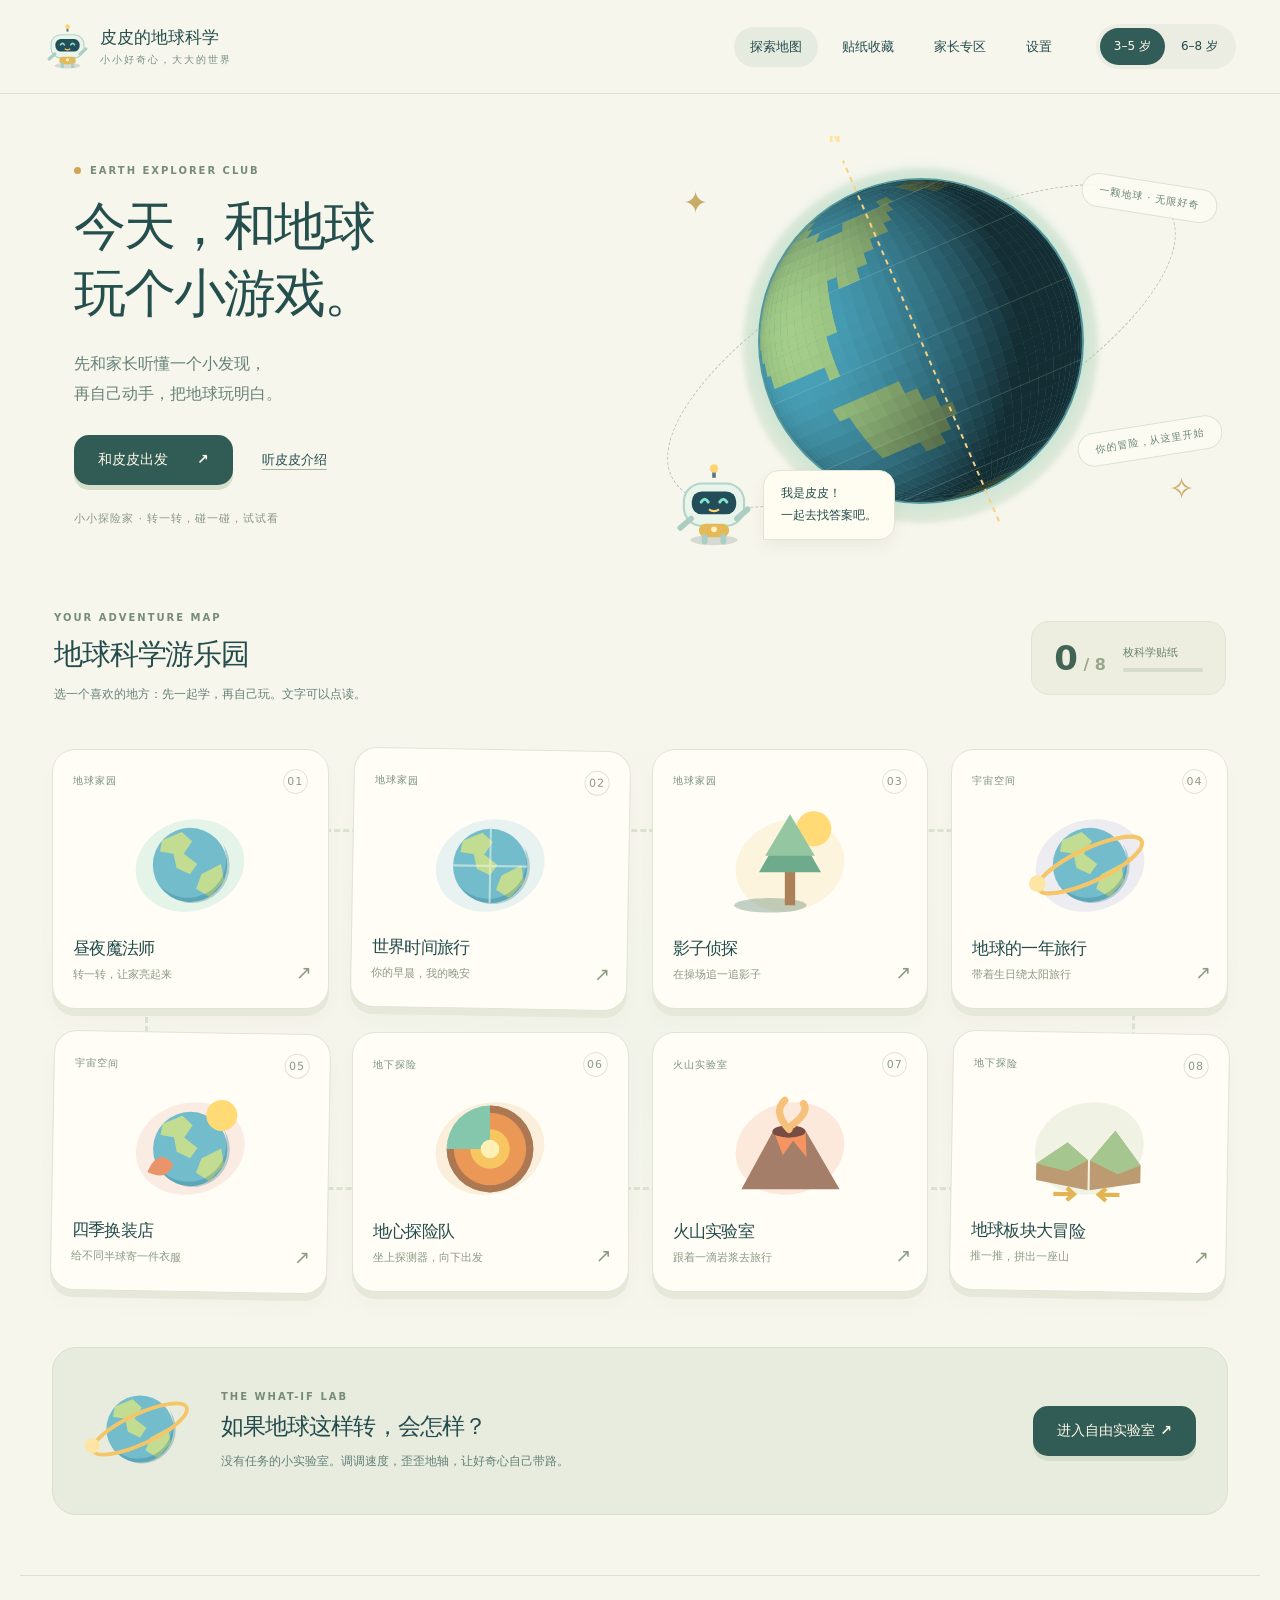
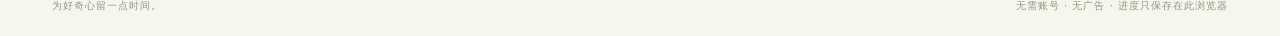
==== classic.html @ f9350cd7 "Publish tested Pipi Earth game and accessible review page" ====
<!doctype html>
<html lang="zh-CN"><head><meta charset="UTF-8"><meta name="viewport" content="width=device-width, initial-scale=1.0"><meta name="theme-color" content="#153b49"><link rel="icon" href="./favicon.svg" type="image/svg+xml"><meta name="description" content="和皮皮一起动手探索昼夜、四季与地球内部。无需账号的家庭科学游乐园。"><title>皮皮的地球科学大冒险</title>  <script type="module" crossorigin src="./assets/classic-DsHgTean.js"></script>
  <link rel="modulepreload" crossorigin href="./assets/art-YQskawe4.js">
  <link rel="stylesheet" crossorigin href="./assets/classic-Dc36RC7P.css">
</head><body><div id="app"></div></body></html>
---- assets/classic-Dc36RC7P.css ----
:root{font-family:PingFang SC,Microsoft YaHei,system-ui,sans-serif;color:#244c4c;background:#f7f6ed;font-synthesis:none;font-weight:450;--ink:#244c4c;--mint:#dce9db;--gold:#edc56d;--line:#dce1d4}*{box-sizing:border-box}body{margin:0}button,input{font:inherit}button{cursor:pointer;color:inherit}button,a,input{-webkit-tap-highlight-color:transparent}button{border:0}button:focus-visible,a:focus-visible,input:focus-visible,summary:focus-visible{outline:3px solid #bc7a35;outline-offset:4px}button:disabled{cursor:default;opacity:.6}button{transition:transform .18s,background .18s}button:active{transform:scale(.97)}a{color:#316b70}header{max-width:1360px;padding:23px 44px;margin:auto;display:flex;align-items:center;gap:28px;border-bottom:1px solid var(--line)}.brand{display:flex;align-items:center;gap:9px;background:none;text-align:left;font-size:17px;font-weight:750;white-space:nowrap;padding:0}.brand>span>span{display:block;font-size:10px;letter-spacing:2px;color:#789087;margin-top:4px}nav{display:flex;gap:8px;margin-left:auto}.nav{padding:11px 16px;border-radius:30px;background:transparent;font-size:13px}.nav:hover,.nav.active{background:#e6ebdf}.age-switch{display:flex;background:#ebece2;padding:4px;border-radius:28px;gap:2px}.age-switch button{font-size:12px;padding:10px 14px;border-radius:24px;background:none;white-space:nowrap}.age-switch .selected{background:#315c57;color:#fff9e7}main{max-width:1272px;margin:auto;padding:0 32px}h1,h2,h3,h4,p{margin-top:0}h1,h2,h3{font-weight:750;letter-spacing:-.04em}h1{font-size:52px;line-height:1.3}h2{font-size:29px;line-height:1.4;margin-bottom:8px}h3{font-size:19px;margin-bottom:8px}p{line-height:1.85;font-size:14px;color:#658078}.eyebrow{font-size:10px;letter-spacing:2px;font-weight:700;color:#768c79;display:flex;align-items:center;gap:9px;margin-bottom:17px}.dot{width:7px;height:7px;border-radius:50%;background:#d2a354}.hero{min-height:488px;display:grid;grid-template-columns:.95fr 1.05fr;align-items:center;gap:24px;padding:35px 26px 20px}.hero-copy{padding-left:12px}.hero h1{margin-bottom:21px;color:#244f4c}.hero p{font-size:16px;line-height:1.9}.hero-actions{display:flex;gap:17px;align-items:center;margin-top:26px}.primary{background:#315c55;color:#fff9e8;padding:16px 24px;border-radius:15px;font-size:14px;font-weight:650;box-shadow:0 5px #d6dfcc;min-height:48px}.primary:hover{background:#244d47}.primary span{margin-left:24px}.quiet{padding:13px 12px;background:transparent;font-size:13px;text-decoration:underline;text-decoration-color:#a5b2a0;text-underline-offset:5px;min-height:46px}.mode-label{font-size:11px;letter-spacing:1px;color:#8a9886;margin-top:26px}.hero-art{position:relative;align-self:stretch;display:flex;align-items:center;justify-content:center;min-width:0}.hero-art:before{content:"";position:absolute;width:355px;height:355px;background:#e2e9d9;border-radius:50%;filter:blur(2px)}#hero-earth{position:relative;max-width:100%;width:480px;height:auto}.orbit-ring{position:absolute;width:95%;height:210px;border:1px dashed #b6c4ab;border-radius:50%;transform:rotate(-28deg)}.floating{position:absolute}.hello{display:flex;align-items:center;bottom:14px;left:8%;gap:6px}.hello span{background:#fffdf1;border:1px solid #e2e5d6;box-shadow:0 7px 15px #284a4210;border-radius:16px 16px 16px 0;padding:12px 17px;font-size:12px;line-height:1.8}.float-label{position:absolute;background:#fdfcf2e6;border:1px solid #dce3d3;border-radius:30px;padding:9px 17px;font-size:10px;letter-spacing:1px;color:#6b8477}.label-one{top:12%;right:0;transform:rotate(9deg)}.label-two{bottom:24%;right:-5px;transform:rotate(-9deg)}.tiny-star{position:absolute;font-style:normal;color:#c8ab66;font-size:30px}.s1{left:10%;top:13%}.s2{right:4%;bottom:13%}.map-section{padding:30px 0 60px}.section-heading{display:flex;align-items:center;justify-content:space-between;gap:20px;margin:0 18px 24px}.section-heading .eyebrow{margin-bottom:11px}.section-heading p{font-size:12px;margin-bottom:0}.passport{background:#edeedf;border:1px solid #e2e4d3;border-radius:18px;padding:16px 22px;display:flex;align-items:center;gap:17px}.passport>span{font-size:34px;font-weight:700;color:#436455}.passport small{font-size:16px;color:#9aa68c}.passport>div{font-size:11px;color:#6b826e}progress{appearance:none;width:80px;height:4px;display:block;margin-top:8px;border:none;background:#d6dccb;border-radius:9px}progress::-webkit-progress-bar{background:#d6dccb;border-radius:9px}progress::-webkit-progress-value{background:#b99d5f;border-radius:9px}.explore-map{position:relative;display:grid;grid-template-columns:repeat(4,1fr);gap:23px;padding:20px 16px 28px;background:radial-gradient(ellipse at 50% 55%,#e5ece050,transparent 75%)}.map-trail{position:absolute;inset:100px 9% 130px;border:3px dashed #cbd7be;border-radius:90px;opacity:.6}.island{position:relative;border:1px solid #e0e5d7;border-radius:23px;background:#fffdf5;padding:19px 20px 23px;text-align:left;box-shadow:0 7px #e6e9da,0 13px 20px #45655406;overflow:hidden;min-width:0}.island:hover{transform:translateY(-5px);box-shadow:0 10px #dce4d0}.island:nth-child(3n){transform:rotate(1deg)}.island:nth-child(3n):hover{transform:rotate(0) translateY(-5px)}.island-top{display:flex;justify-content:space-between;align-items:center;font-size:10px;letter-spacing:1px;color:#78907d}.island-no{font-size:11px;border:1px solid #dbe2d3;border-radius:50%;width:25px;height:25px;display:grid;place-items:center;color:#8b9b84}.island-illustration{height:125px;margin:9px 0;display:grid;place-items:center;position:relative}.island-illustration:before{content:"";position:absolute;width:110px;height:91px;border-radius:50%;background:var(--island);opacity:.2;transform:rotate(-16deg)}.island svg{position:relative;width:124px;height:124px}.island h3{font-size:17px;margin-bottom:5px}.island p{font-size:11px;margin:0;color:#8b9985}.island-arrow{position:absolute;right:16px;bottom:25px;font-size:19px;color:#8a9d83}.lab-banner{margin:27px 16px 0;display:flex;align-items:center;gap:25px;background:#e7ecdf;border:1px solid #d8e1cd;border-radius:24px;padding:25px 31px}.lab-orbit{width:112px;flex-shrink:0}.lab-banner .eyebrow{margin-bottom:8px}.lab-banner h2{font-size:23px}.lab-banner p{font-size:12px;margin-bottom:0}.lab-banner .primary{margin-left:auto;white-space:nowrap}.lab-orbit svg{width:100%}footer{max-width:1240px;margin:auto;padding:23px 32px;border-top:1px solid var(--line);display:flex;justify-content:space-between;gap:20px;font-size:10px;letter-spacing:1px;color:#8b9985}.lesson-heading{padding:26px 0 23px;display:flex;justify-content:space-between;align-items:center}.back{padding:10px 0;background:none;color:#6e8a7b;font-size:12px;margin-bottom:17px}.lesson-heading .eyebrow{margin-bottom:8px}.lesson-heading h1{font-size:34px;margin-bottom:0}.lesson-badge{font-size:12px;padding:12px 18px;border-radius:30px;background:#e7ebda;color:#77906c}.game-layout{display:grid;grid-template-columns:minmax(0,1.8fr) minmax(270px,1fr);gap:27px;margin-bottom:45px;align-items:start}.experiment{min-width:0;background:#fffdf5;border:1px solid var(--line);border-radius:25px;overflow:hidden;box-shadow:0 7px #e7eada}.stage{position:relative;background:#183b4b}.stage canvas{width:100%;height:auto;display:block;aspect-ratio:720/470;touch-action:none}.stage-tag{position:absolute;top:14px;left:17px;padding:7px 12px;background:#254f5a;color:#d6e6d7;border:1px solid #6d96935c;border-radius:22px;font-size:10px}.stage-reset{position:absolute;top:12px;right:14px;padding:9px 13px;background:#f5f0dce6;border-radius:20px;font-size:11px;min-height:36px}.controls{padding:22px 25px}.control-row{display:flex;gap:9px;flex-wrap:wrap;margin-bottom:12px}.control{border:1px solid #d7e1cf;background:#f4f5e9;padding:12px 15px;border-radius:13px;font-size:13px;min-height:47px}.control:hover,.control.selected{background:#dce8d6;border-color:#8ca584}.range-control{display:block;margin:14px 0 22px}.range-control>span{display:flex;justify-content:space-between;font-size:12px;font-weight:600;margin-bottom:10px}.range-control output{color:#7b8b65;font-variant-numeric:tabular-nums}input[type=range]{width:100%;height:30px;accent-color:#517968;cursor:pointer;touch-action:pan-y}input[type=range]::-webkit-slider-thumb{min-width:24px;min-height:24px}.hint{font-size:11px;color:#8b9986;margin:12px 0 0;line-height:1.8}.readout{padding:12px 15px;background:#eef0e3;border-radius:13px;font-size:12px;line-height:1.8;min-height:43px}.mission-panel{border-radius:24px;border:1px solid var(--line);background:#fffdf4;padding:19px 21px;min-width:0}.pipi-message{display:flex;align-items:center;gap:8px;margin-bottom:18px;padding-bottom:17px;border-bottom:1px dashed #d7decb}.pipi-message>svg{width:70px;flex-shrink:0}.pipi-message p{font-size:13px;line-height:1.8;margin:0;color:#476b5b}.speak{background:#ececda;border-radius:50%;width:39px;height:39px;font-size:12px;flex-shrink:0}.step-label{font-size:10px;letter-spacing:1.5px;color:#a68e58;font-weight:700;margin-bottom:12px}.prediction p{font-size:11px;margin-bottom:9px}.guess{display:block;width:100%;text-align:left;font-size:12px;border-radius:12px;padding:13px 16px;border:1px solid #dddcc4;background:#f7f3df;margin-bottom:8px;min-height:46px}.guess:hover{background:#eee5bf}.answered .guess{background:#eef0e1}.answered #guess-result{font-size:12px;line-height:1.8;color:#5c8067;padding:6px 0 10px}.task-list{margin-top:23px}.task{display:flex;gap:12px;align-items:center;margin:13px 0}.task-check{display:grid;place-items:center;background:#eeeede;border:1px solid #dadfc9;border-radius:50%;height:25px;width:25px;flex-shrink:0;font-size:10px;color:#9b9e81}.task p{font-size:12px;margin:0;line-height:1.7;color:#76846a}.task.done .task-check{background:#71917a;border-color:#71917a;color:#fff}.task.done p{color:#3c7658}.feedback{background:#f3edda;border-radius:13px;padding:14px;font-size:12px;line-height:1.8;color:#9c8352;margin:20px 0 14px}.science-note{font-size:12px;border-top:1px dashed #d9dfcd;padding-top:15px}.science-note summary{cursor:pointer;color:#74846d}.science-note p{font-size:12px;margin-top:10px}.science-note h4{margin-bottom:0}.city-grid{display:grid;grid-template-columns:repeat(4,1fr);gap:8px}.city{background:#eff1e4;border:1px solid #d9dfcd;padding:10px 5px;border-radius:14px;min-height:65px}.city.selected{background:#dce8d5;border-color:#8aa57e}.city strong{font-size:12px}.city span{display:block;font-size:10px;color:#7a8c71;margin-top:7px}.layer-buttons{display:grid;grid-template-columns:repeat(4,1fr);gap:6px;margin:15px 0}.layer-buttons button{padding:12px 4px;font-size:12px}.layer-buttons span{display:inline-block;width:9px;height:9px;border-radius:50%;margin-right:5px}.wide{width:100%}.puzzle{margin-top:19px;padding-top:15px;border-top:1px dashed #d8ddc8}.puzzle strong{font-size:12px}.puzzle-slots{display:flex;gap:6px;align-items:center;margin:12px 0}.puzzle-slots span{flex:1;text-align:center;padding:13px 2px;border:1px dashed #c6d2b9;background:#f5f5e9;border-radius:11px;font-size:12px;min-height:43px}.puzzle-slots i{font-size:12px;font-style:normal;color:#a9b49b}.puzzle-slots .filled{background:#dfebd7;border-style:solid;color:#5d795b}.wardrobe{display:flex;gap:12px;margin:15px 0}.outfit{flex:1;border:1px solid #dbe2cf;border-radius:14px;background:#f4f2e4;display:flex;align-items:center;justify-content:center;gap:12px;padding:7px}.outfit svg{width:68px;height:58px}.outfit span{font-size:13px}#reward{border:1px solid #dfd5a6;border-radius:18px;padding:16px;background:#f4edcf;text-align:center;margin:15px 0}#reward p{font-size:12px;color:#8d7d50}#reward h3{font-size:17px;color:#7a6c3a}#reward button{margin:5px;font-size:12px}.reward-sticker{width:90px;height:90px;background:#fff8dd;border:1px dashed #c7b578;border-radius:50%;margin:0 auto 12px;transform:rotate(-8deg)}.reward-sticker svg{width:100%;height:100%}.lab-notes h3{font-size:17px}.lab-notes p{font-size:13px}.page-intro{padding:55px 12px 30px}.page-intro h1{font-size:37px}.sticker-grid{display:grid;grid-template-columns:repeat(4,1fr);gap:22px;margin:0 12px 45px}.sticker{border:1px solid #e0e2ce;border-radius:22px;padding:23px 10px;background:#fffaf0}.sticker svg{width:120px}.sticker p{font-size:11px;margin:0}.sticker.locked svg{filter:grayscale(1);opacity:.28}.sticker.earned{background:#f6edce;border-color:#d8c997}.encyclopedia{margin:20px 12px 50px}.encyclopedia details{padding:17px 20px;border-bottom:1px solid var(--line)}summary{cursor:pointer}.encyclopedia p{margin-top:13px}.parent-callout{background:#eaf0df;border-radius:19px;padding:23px;margin-top:26px}.parent-callout strong{font-size:14px}.parent-callout p{font-size:13px;margin:10px 0 0}.parent-cards{display:grid;grid-template-columns:1fr 1fr;gap:23px;margin:0 12px 40px}.parent-cards article{background:#fffcf1;border:1px solid var(--line);border-radius:23px;padding:27px}.parent-cards h2{font-size:23px;margin-bottom:23px}.parent-cards h4{font-size:12px;color:#a18b58;margin:15px 0 5px}.parent-cards p{font-size:13px}.source-note{padding:24px;margin-bottom:40px;border-radius:20px;background:#eceee2}.source-note p,.source-note a{font-size:12px}#notice{position:fixed;bottom:20px;left:50%;transform:translate(-50%);max-width:90vw;background:#294e47;color:#faf4dd;box-shadow:0 7px 20px #153d4b33;border-radius:15px;padding:15px 22px;z-index:20;font-size:13px;line-height:1.7;pointer-events:none}.modal-backdrop{position:fixed;inset:0;background:#16372d70;z-index:30;display:grid;place-items:center;padding:20px}.settings{width:440px;max-width:100%;background:#fffdf3;border:1px solid #d7dfcc;border-radius:25px;padding:30px;box-shadow:0 15px 90px #183c3830}.settings p{font-size:12px}.settings h2{font-size:25px}.settings button{margin:5px}.toggle{display:flex;align-items:center;gap:12px;font-size:14px;margin:25px 0 12px}.toggle input{width:22px;height:22px;accent-color:#497561}@media(min-width:1300px){.hero h1{font-size:58px}.hero{min-height:510px}}@media(max-width:1000px){header{padding:20px 25px;gap:12px}.brand{font-size:14px}.brand svg{width:40px}nav{gap:0}.nav{padding:10px 11px;font-size:11px}.age-switch button{padding:9px 10px}main{padding:0 23px}.hero{padding:30px 10px}.hero h1{font-size:45px}.hero-art:before{width:270px;height:270px}.label-two{right:0}.explore-map{gap:15px;padding-left:0;padding-right:0}.island{padding:16px 13px 21px}.island h3{font-size:15px}.island p{font-size:10px}.island-arrow{right:10px;font-size:15px}.lab-banner{margin-left:0;margin-right:0;padding:22px;gap:18px}.lab-banner h2{font-size:20px}.lab-orbit{width:80px}.game-layout{gap:18px;grid-template-columns:minmax(0,1.5fr) minmax(255px,1fr)}.controls{padding:18px}.mission-panel{padding:17px}.pipi-message>svg{width:55px}.control{padding:11px;font-size:12px}.city-grid{grid-template-columns:1fr 1fr}.sticker h3{font-size:16px}}@media(max-width:720px){header{padding:13px 17px;flex-wrap:wrap;gap:8px}.brand{font-size:14px;flex:1}.brand>span>span{font-size:9px;letter-spacing:1px}nav{order:3;width:100%;margin:3px 0 0;justify-content:space-between}.nav{font-size:12px;flex:1;padding:10px 6px}.age-switch button{font-size:10px;padding:9px 11px}main{padding:0 17px}.hero{min-height:0;padding:30px 5px 14px;gap:0;grid-template-columns:1fr}.hero-copy{padding-left:4px}.hero h1{font-size:42px;line-height:1.25;letter-spacing:-2px;margin-bottom:14px}.hero p{font-size:13px}.hero .eyebrow{font-size:9px;margin-bottom:14px}.hero-actions{margin-top:16px}.primary{padding:14px 19px;font-size:13px}.mode-label{font-size:10px;margin-top:20px}.hero-art{height:305px;margin-top:7px}.hero-art:before{width:250px;height:250px}#hero-earth{width:340px}.hello{left:0;bottom:0}.hello svg{width:65px}.hello span{font-size:10px;padding:9px 13px}.label-one{top:16%;right:0;font-size:8px}.label-two{font-size:8px;right:0;bottom:20%}.s1{left:5%}.s2{right:2%;bottom:5%}.orbit-ring{width:95%;height:150px}.map-section{padding-top:33px}.section-heading{margin:0 4px 15px;gap:10px}.section-heading h2{font-size:24px}.section-heading .eyebrow{font-size:8px;letter-spacing:1px}.section-heading p{font-size:10px}.passport{padding:10px 12px;gap:9px;flex-shrink:0}.passport>span{font-size:25px}.passport small{font-size:12px}.passport>div{font-size:9px}progress{width:48px}.explore-map{grid-template-columns:1fr 1fr;gap:17px 13px;padding-top:15px}.island{border-radius:19px;padding:13px 13px 20px}.island-top{font-size:9px;letter-spacing:0}.island-illustration{height:110px;margin:2px 0 7px}.island svg{width:108px;height:108px}.island h3{font-size:15px;margin-bottom:5px}.island p{font-size:9px}.island-arrow{right:11px;bottom:21px;font-size:13px}.lab-banner{display:grid;grid-template-columns:56px 1fr;padding:20px 17px;gap:12px}.lab-orbit{width:56px}.lab-banner h2{font-size:18px}.lab-banner .eyebrow{font-size:8px;letter-spacing:1px}.lab-banner p{font-size:11px}.lab-banner .primary{grid-column:1/-1;width:100%;text-align:center;margin-top:7px}.game-layout{grid-template-columns:1fr;gap:20px}.lesson-heading{padding-top:17px;align-items:flex-end}.lesson-heading h1{font-size:29px}.lesson-heading .eyebrow{font-size:9px}.lesson-badge{font-size:10px;padding:10px 13px}.back{margin-bottom:12px}.stage-tag{font-size:9px;padding:5px 9px;left:10px;top:9px}.stage-reset{top:7px;right:9px;font-size:10px;min-height:32px;padding:7px 10px}.controls{padding:17px}.control-row{gap:7px}.control{font-size:12px;padding:11px 12px}.range-control{margin:11px 0 17px}.range-control>span{font-size:12px}.city-grid{grid-template-columns:repeat(4,1fr)}.city strong{font-size:11px}.city span{font-size:9px}.mission-panel{padding:20px}.pipi-message>svg{width:70px}.pipi-message p,.guess,.task p{font-size:14px}.feedback{font-size:13px}.step-label{font-size:11px}.task{margin:16px 0}.science-note p{font-size:13px}.page-intro{padding:34px 4px 22px}.page-intro h1{font-size:29px}.page-intro p{font-size:13px}.sticker-grid{grid-template-columns:1fr 1fr;margin:0 0 30px;gap:14px}.sticker{padding:17px 7px}.sticker svg{width:98px}.sticker h3{font-size:14px}.parent-cards{grid-template-columns:1fr;margin:0 0 30px}.parent-cards article{padding:23px}.parent-callout{padding:20px}.parent-callout strong{font-size:13px}.source-note{padding:20px}.encyclopedia{margin:20px 0 35px}.encyclopedia h2{font-size:23px}footer{padding:22px 20px;display:block;line-height:2}footer span{display:block;font-size:9px}.settings{padding:24px}#notice{width:90vw;font-size:12px}}@media(prefers-reduced-motion:reduce){*{scroll-behavior:auto!important;transition:none!important}}.city-mini{margin-bottom:8px}.city-mini svg{display:block;width:100%;height:auto}.guess:before{content:"○";display:inline-block;margin-right:9px;color:#9d925a}.guess:first-of-type:before{content:"①"}.guess:nth-of-type(2):before{content:"②"}.journey-steps{display:flex;gap:15px;align-items:center;margin:0 0 22px;font-size:13px;color:#899783}.journey-steps span{padding:10px 16px;border-radius:24px;background:#eceee1}.journey-steps .current{background:#d9e7d6;color:#355b4c;font-weight:700}.journey-steps i{font-style:normal}.scene-question{width:100%;display:flex;align-items:center;gap:12px;padding:12px 20px;background:#e8eddf;text-align:left;font-size:14px}.scene-question b{margin-left:auto}.scene-question svg{flex-shrink:0}.knowledge-card{display:flex;align-items:center;gap:12px;text-align:left;border:1px solid #d9dfca;background:#f8f5e7;border-radius:18px;padding:16px 13px;margin:13px 0;width:100%}.knowledge-card.selected{background:#e4eddc;border-color:#8fad87}.knowledge-card>span:nth-child(2){flex:1}.knowledge-card strong{display:block;font-size:16px;margin-bottom:8px}.knowledge-card span span{display:block;font-size:13px;line-height:1.8;color:#6d806b}.knowledge-number{width:30px;height:30px;display:grid;place-items:center;border-radius:50%;background:#d4dfc4;flex-shrink:0}.knowledge-card b{font-size:13px;color:#6c896d}.lesson-intro h2{font-size:23px}.lesson-intro>p{font-size:12px}.parent-prompt{padding:14px;background:#f1e8cc;border-radius:13px}.daily-ribbon{display:grid;grid-template-columns:repeat(4,1fr);gap:8px;margin-bottom:17px}.routine-button{padding:8px;background:#f0f1e3;border:1px solid #dce2d1;border-radius:15px;display:flex;align-items:center;gap:6px;justify-content:center;font-size:12px}.routine-button svg{width:33px;height:33px;color:#72917d}.routine-button.selected{background:#e8dcae;border-color:#c9b36a}.day-help{padding:17px;background:#eaf0df;border-radius:17px;display:flex;align-items:center;gap:15px;margin:10px 0}.day-help>div{flex:1}.day-help strong{font-size:16px}.day-help p{font-size:11px;line-height:1.7;margin:6px 0 0}.day-help button{display:flex;align-items:center;gap:8px;padding:10px 15px;white-space:nowrap}.day-help button svg{width:35px;height:35px}.task-read{background:none;text-align:left;padding:7px 0;font-size:13px;line-height:1.7;min-height:44px}.task.done .task-read{color:#3f7b58}.task-read b{font-size:11px;white-space:nowrap}.guess{display:flex;gap:11px;align-items:center}.guess:before{display:none!important}.guess b{margin-left:auto;font-size:13px}.option-number{background:#e8dfbe;border-radius:50%;width:27px;height:27px;display:grid;place-items:center;flex-shrink:0}.choice-backdrop{position:fixed;inset:0;background:#193c3a70;z-index:50;display:grid;place-items:center;padding:20px}.choice-dialog{width:460px;max-width:100%;background:#fff9e8;border:1px solid #ddd5b6;border-radius:27px;padding:30px;text-align:center;box-shadow:0 20px 80px #12373445}.choice-dialog .eyebrow{justify-content:center}.choice-dialog h2{font-size:26px}.choice-dialog p{font-size:13px}.choice-dialog>div:last-child{display:flex;gap:10px;justify-content:center;flex-wrap:wrap}.choice-dialog .primary{font-size:17px}.choice-dialog .quiet{width:100%}.choice-dialog .control{font-size:15px}.pipi-message [data-read],[data-read]{cursor:pointer}.pipi-message [data-read]:hover,[data-read]:hover{color:#2f7968}#audio-status{position:fixed;bottom:12px;left:50%;transform:translate(-50%);background:#244d46ed;color:#fff4d5;max-width:650px;width:90vw;border-radius:13px;padding:12px 17px;font-size:12px;line-height:1.7;z-index:60;pointer-events:none;max-height:100px;overflow:hidden}@media(max-width:720px){.journey-steps{gap:6px;font-size:10px}.journey-steps span{padding:9px 8px}.journey-steps i{font-size:10px}.learning-layout .mission-panel{order:-1}.lesson-intro h2{font-size:22px}.knowledge-card{padding:14px 11px}.knowledge-card strong{font-size:17px}.knowledge-card span span{font-size:14px}.scene-question{font-size:13px;padding:9px 12px}.daily-ribbon{gap:7px}.routine-button{flex-direction:column;gap:2px;font-size:12px}.routine-button svg{width:36px;height:36px}.day-help{padding:13px;gap:8px}.day-help>div{min-width:0}.day-help strong{font-size:14px}.day-help button{flex-direction:column;padding:10px 12px;gap:0;font-size:12px}.day-help p{font-size:10px}.task-read{font-size:14px}.choice-dialog{padding:24px 18px}.choice-dialog h2{font-size:24px}.guess{font-size:14px}}#audio-status{max-height:66px;overflow:hidden}.task-read:focus-visible{outline-offset:2px}
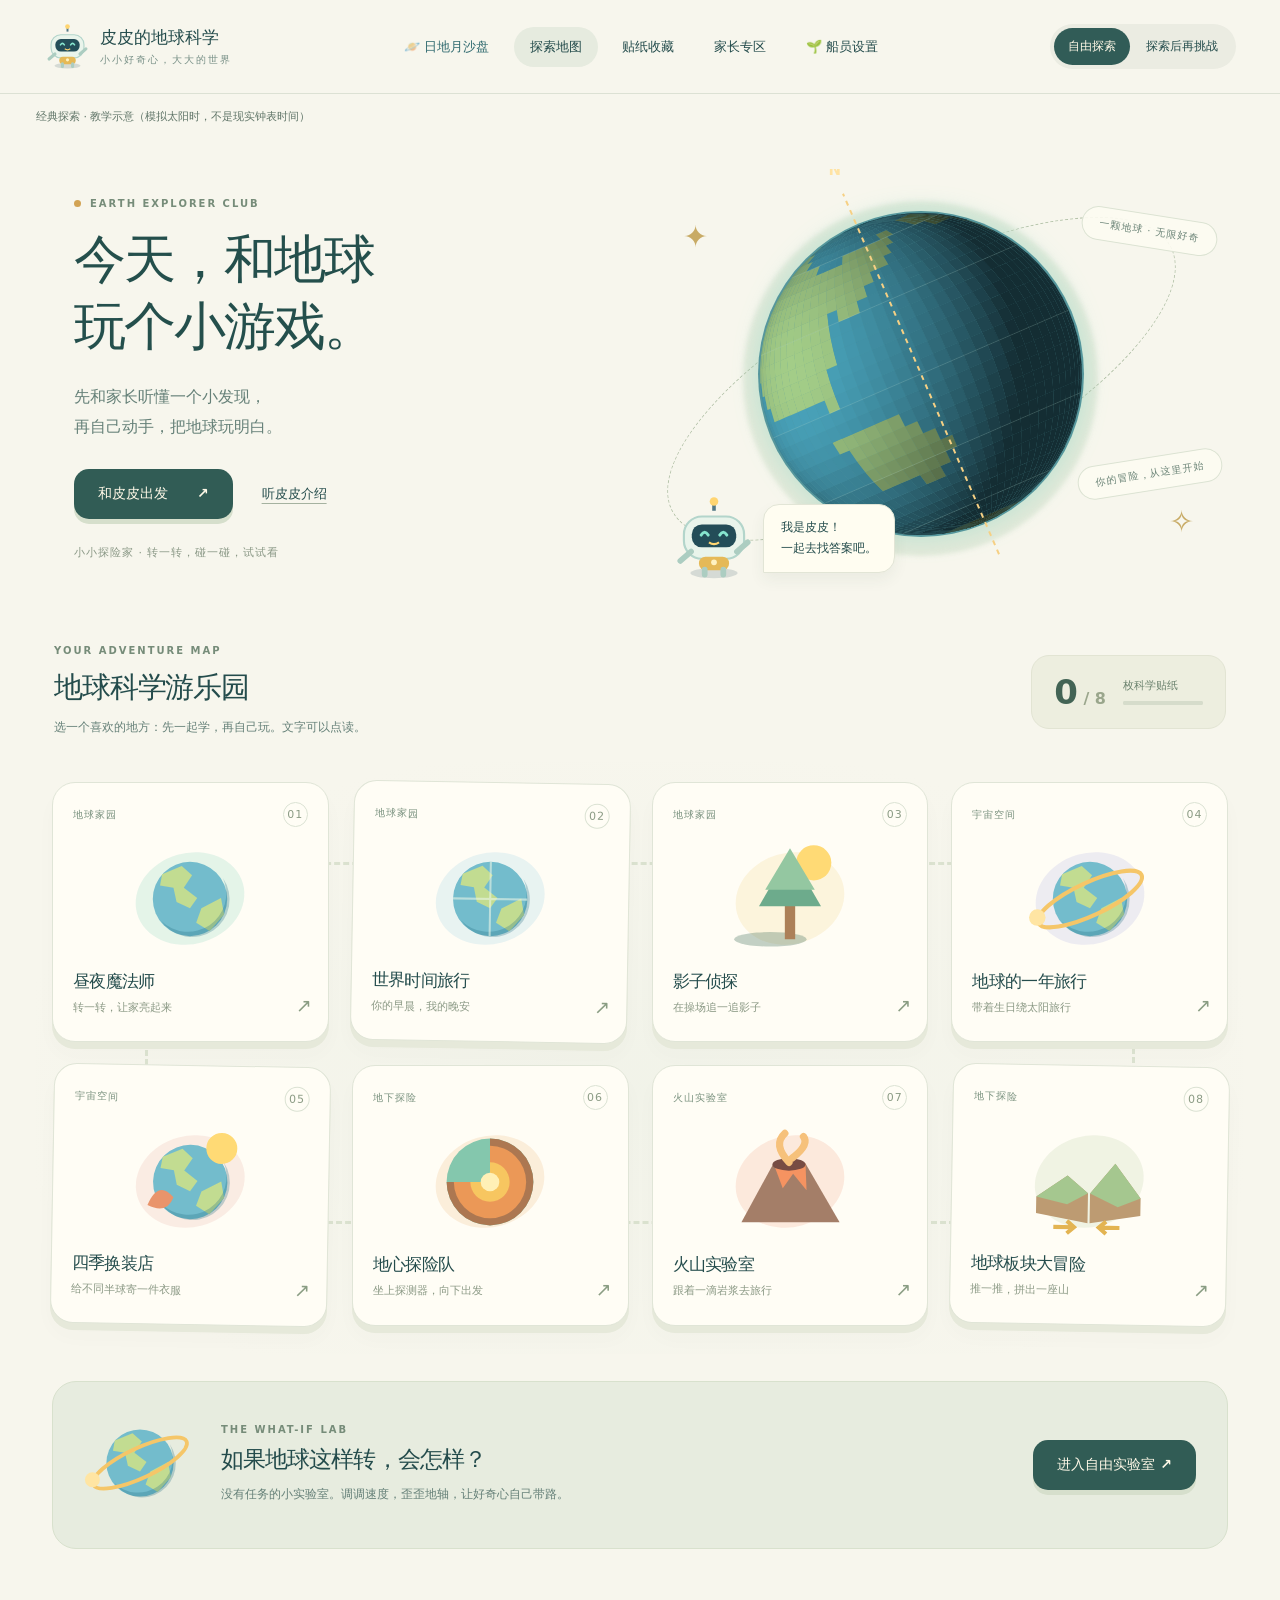
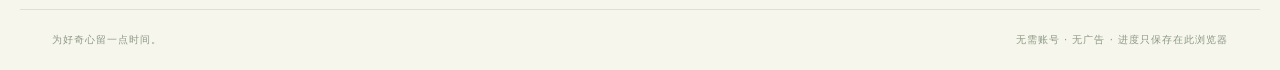
==== commit 39ad5359: "Unify child profiles and add mobile causal views and interactive shadow play" ====
--- a/classic.html
+++ b/classic.html
@@ -1,5 +1,5 @@
 <!doctype html>
-<html lang="zh-CN"><head><meta charset="UTF-8"><meta name="viewport" content="width=device-width, initial-scale=1.0"><meta name="theme-color" content="#153b49"><link rel="icon" href="./favicon.svg" type="image/svg+xml"><meta name="description" content="和皮皮一起动手探索昼夜、四季与地球内部。无需账号的家庭科学游乐园。"><title>皮皮的地球科学大冒险</title>  <script type="module" crossorigin src="./assets/classic-DsHgTean.js"></script>
-  <link rel="modulepreload" crossorigin href="./assets/art-YQskawe4.js">
-  <link rel="stylesheet" crossorigin href="./assets/classic-Dc36RC7P.css">
+<html lang="zh-CN"><head><meta charset="UTF-8"><meta name="viewport" content="width=device-width, initial-scale=1.0"><meta name="theme-color" content="#153b49"><link rel="icon" href="./favicon.svg" type="image/svg+xml"><meta name="description" content="和皮皮一起动手探索昼夜、四季与地球内部。无需账号的家庭科学游乐园。"><title>皮皮的地球科学大冒险</title>  <script type="module" crossorigin src="./assets/classic-C-VQ4rZy.js"></script>
+  <link rel="modulepreload" crossorigin href="./assets/profiles-DdH51Fh5.js">
+  <link rel="stylesheet" crossorigin href="./assets/classic-CZMfPZ6c.css">
 </head><body><div id="app"></div></body></html>
--- a/assets/classic-CZMfPZ6c.css
+++ b/assets/classic-CZMfPZ6c.css
@@ -0,0 +1 @@
+:root{font-family:PingFang SC,Microsoft YaHei,system-ui,sans-serif;color:#244c4c;background:#f7f6ed;font-synthesis:none;font-weight:450;--ink:#244c4c;--mint:#dce9db;--gold:#edc56d;--line:#dce1d4}*{box-sizing:border-box}body{margin:0}button,input{font:inherit}button{cursor:pointer;color:inherit}button,a,input{-webkit-tap-highlight-color:transparent}button{border:0}button:focus-visible,a:focus-visible,input:focus-visible,summary:focus-visible{outline:3px solid #bc7a35;outline-offset:4px}button:disabled{cursor:default;opacity:.6}button{transition:transform .18s,background .18s}button:active{transform:scale(.97)}a{color:#316b70}header{max-width:1360px;padding:23px 44px;margin:auto;display:flex;align-items:center;gap:28px;border-bottom:1px solid var(--line)}.brand{display:flex;align-items:center;gap:9px;background:none;text-align:left;font-size:17px;font-weight:750;white-space:nowrap;padding:0}.brand>span>span{display:block;font-size:10px;letter-spacing:2px;color:#789087;margin-top:4px}nav{display:flex;gap:8px;margin-left:auto}.nav{padding:11px 16px;border-radius:30px;background:transparent;font-size:13px}.nav:hover,.nav.active{background:#e6ebdf}.age-switch{display:flex;background:#ebece2;padding:4px;border-radius:28px;gap:2px}.age-switch button{font-size:12px;padding:10px 14px;border-radius:24px;background:none;white-space:nowrap}.age-switch .selected{background:#315c57;color:#fff9e7}main{max-width:1272px;margin:auto;padding:0 32px}h1,h2,h3,h4,p{margin-top:0}h1,h2,h3{font-weight:750;letter-spacing:-.04em}h1{font-size:52px;line-height:1.3}h2{font-size:29px;line-height:1.4;margin-bottom:8px}h3{font-size:19px;margin-bottom:8px}p{line-height:1.85;font-size:14px;color:#658078}.eyebrow{font-size:10px;letter-spacing:2px;font-weight:700;color:#768c79;display:flex;align-items:center;gap:9px;margin-bottom:17px}.dot{width:7px;height:7px;border-radius:50%;background:#d2a354}.hero{min-height:488px;display:grid;grid-template-columns:.95fr 1.05fr;align-items:center;gap:24px;padding:35px 26px 20px}.hero-copy{padding-left:12px}.hero h1{margin-bottom:21px;color:#244f4c}.hero p{font-size:16px;line-height:1.9}.hero-actions{display:flex;gap:17px;align-items:center;margin-top:26px}.primary{background:#315c55;color:#fff9e8;padding:16px 24px;border-radius:15px;font-size:14px;font-weight:650;box-shadow:0 5px #d6dfcc;min-height:48px}.primary:hover{background:#244d47}.primary span{margin-left:24px}.quiet{padding:13px 12px;background:transparent;font-size:13px;text-decoration:underline;text-decoration-color:#a5b2a0;text-underline-offset:5px;min-height:46px}.mode-label{font-size:11px;letter-spacing:1px;color:#8a9886;margin-top:26px}.hero-art{position:relative;align-self:stretch;display:flex;align-items:center;justify-content:center;min-width:0}.hero-art:before{content:"";position:absolute;width:355px;height:355px;background:#e2e9d9;border-radius:50%;filter:blur(2px)}#hero-earth{position:relative;max-width:100%;width:480px;height:auto}.orbit-ring{position:absolute;width:95%;height:210px;border:1px dashed #b6c4ab;border-radius:50%;transform:rotate(-28deg)}.floating{position:absolute}.hello{display:flex;align-items:center;bottom:14px;left:8%;gap:6px}.hello span{background:#fffdf1;border:1px solid #e2e5d6;box-shadow:0 7px 15px #284a4210;border-radius:16px 16px 16px 0;padding:12px 17px;font-size:12px;line-height:1.8}.float-label{position:absolute;background:#fdfcf2e6;border:1px solid #dce3d3;border-radius:30px;padding:9px 17px;font-size:10px;letter-spacing:1px;color:#6b8477}.label-one{top:12%;right:0;transform:rotate(9deg)}.label-two{bottom:24%;right:-5px;transform:rotate(-9deg)}.tiny-star{position:absolute;font-style:normal;color:#c8ab66;font-size:30px}.s1{left:10%;top:13%}.s2{right:4%;bottom:13%}.map-section{padding:30px 0 60px}.section-heading{display:flex;align-items:center;justify-content:space-between;gap:20px;margin:0 18px 24px}.section-heading .eyebrow{margin-bottom:11px}.section-heading p{font-size:12px;margin-bottom:0}.passport{background:#edeedf;border:1px solid #e2e4d3;border-radius:18px;padding:16px 22px;display:flex;align-items:center;gap:17px}.passport>span{font-size:34px;font-weight:700;color:#436455}.passport small{font-size:16px;color:#9aa68c}.passport>div{font-size:11px;color:#6b826e}progress{appearance:none;width:80px;height:4px;display:block;margin-top:8px;border:none;background:#d6dccb;border-radius:9px}progress::-webkit-progress-bar{background:#d6dccb;border-radius:9px}progress::-webkit-progress-value{background:#b99d5f;border-radius:9px}.explore-map{position:relative;display:grid;grid-template-columns:repeat(4,1fr);gap:23px;padding:20px 16px 28px;background:radial-gradient(ellipse at 50% 55%,#e5ece050,transparent 75%)}.map-trail{position:absolute;inset:100px 9% 130px;border:3px dashed #cbd7be;border-radius:90px;opacity:.6}.island{position:relative;border:1px solid #e0e5d7;border-radius:23px;background:#fffdf5;padding:19px 20px 23px;text-align:left;box-shadow:0 7px #e6e9da,0 13px 20px #45655406;overflow:hidden;min-width:0}.island:hover{transform:translateY(-5px);box-shadow:0 10px #dce4d0}.island:nth-child(3n){transform:rotate(1deg)}.island:nth-child(3n):hover{transform:rotate(0) translateY(-5px)}.island-top{display:flex;justify-content:space-between;align-items:center;font-size:10px;letter-spacing:1px;color:#78907d}.island-no{font-size:11px;border:1px solid #dbe2d3;border-radius:50%;width:25px;height:25px;display:grid;place-items:center;color:#8b9b84}.island-illustration{height:125px;margin:9px 0;display:grid;place-items:center;position:relative}.island-illustration:before{content:"";position:absolute;width:110px;height:91px;border-radius:50%;background:var(--island);opacity:.2;transform:rotate(-16deg)}.island svg{position:relative;width:124px;height:124px}.island h3{font-size:17px;margin-bottom:5px}.island p{font-size:11px;margin:0;color:#8b9985}.island-arrow{position:absolute;right:16px;bottom:25px;font-size:19px;color:#8a9d83}.lab-banner{margin:27px 16px 0;display:flex;align-items:center;gap:25px;background:#e7ecdf;border:1px solid #d8e1cd;border-radius:24px;padding:25px 31px}.lab-orbit{width:112px;flex-shrink:0}.lab-banner .eyebrow{margin-bottom:8px}.lab-banner h2{font-size:23px}.lab-banner p{font-size:12px;margin-bottom:0}.lab-banner .primary{margin-left:auto;white-space:nowrap}.lab-orbit svg{width:100%}footer{max-width:1240px;margin:auto;padding:23px 32px;border-top:1px solid var(--line);display:flex;justify-content:space-between;gap:20px;font-size:10px;letter-spacing:1px;color:#8b9985}.lesson-heading{padding:26px 0 23px;display:flex;justify-content:space-between;align-items:center}.back{padding:10px 0;background:none;color:#6e8a7b;font-size:12px;margin-bottom:17px}.lesson-heading .eyebrow{margin-bottom:8px}.lesson-heading h1{font-size:34px;margin-bottom:0}.lesson-badge{font-size:12px;padding:12px 18px;border-radius:30px;background:#e7ebda;color:#77906c}.game-layout{display:grid;grid-template-columns:minmax(0,1.8fr) minmax(270px,1fr);gap:27px;margin-bottom:45px;align-items:start}.experiment{min-width:0;background:#fffdf5;border:1px solid var(--line);border-radius:25px;overflow:hidden;box-shadow:0 7px #e7eada}.stage{position:relative;background:#183b4b}.stage canvas{width:100%;height:auto;display:block;aspect-ratio:720/470;touch-action:none}.stage-tag{position:absolute;top:14px;left:17px;padding:7px 12px;background:#254f5a;color:#d6e6d7;border:1px solid #6d96935c;border-radius:22px;font-size:10px}.stage-reset{position:absolute;top:12px;right:14px;padding:9px 13px;background:#f5f0dce6;border-radius:20px;font-size:11px;min-height:36px}.controls{padding:22px 25px}.control-row{display:flex;gap:9px;flex-wrap:wrap;margin-bottom:12px}.control{border:1px solid #d7e1cf;background:#f4f5e9;padding:12px 15px;border-radius:13px;font-size:13px;min-height:47px}.control:hover,.control.selected{background:#dce8d6;border-color:#8ca584}.range-control{display:block;margin:14px 0 22px}.range-control>span{display:flex;justify-content:space-between;font-size:12px;font-weight:600;margin-bottom:10px}.range-control output{color:#7b8b65;font-variant-numeric:tabular-nums}input[type=range]{width:100%;height:30px;accent-color:#517968;cursor:pointer;touch-action:pan-y}input[type=range]::-webkit-slider-thumb{min-width:24px;min-height:24px}.hint{font-size:11px;color:#8b9986;margin:12px 0 0;line-height:1.8}.readout{padding:12px 15px;background:#eef0e3;border-radius:13px;font-size:12px;line-height:1.8;min-height:43px}.mission-panel{border-radius:24px;border:1px solid var(--line);background:#fffdf4;padding:19px 21px;min-width:0}.pipi-message{display:flex;align-items:center;gap:8px;margin-bottom:18px;padding-bottom:17px;border-bottom:1px dashed #d7decb}.pipi-message>svg{width:70px;flex-shrink:0}.pipi-message p{font-size:13px;line-height:1.8;margin:0;color:#476b5b}.speak{background:#ececda;border-radius:50%;width:39px;height:39px;font-size:12px;flex-shrink:0}.step-label{font-size:10px;letter-spacing:1.5px;color:#a68e58;font-weight:700;margin-bottom:12px}.prediction p{font-size:11px;margin-bottom:9px}.guess{display:block;width:100%;text-align:left;font-size:12px;border-radius:12px;padding:13px 16px;border:1px solid #dddcc4;background:#f7f3df;margin-bottom:8px;min-height:46px}.guess:hover{background:#eee5bf}.answered .guess{background:#eef0e1}.answered #guess-result{font-size:12px;line-height:1.8;color:#5c8067;padding:6px 0 10px}.task-list{margin-top:23px}.task{display:flex;gap:12px;align-items:center;margin:13px 0}.task-check{display:grid;place-items:center;background:#eeeede;border:1px solid #dadfc9;border-radius:50%;height:25px;width:25px;flex-shrink:0;font-size:10px;color:#9b9e81}.task p{font-size:12px;margin:0;line-height:1.7;color:#76846a}.task.done .task-check{background:#71917a;border-color:#71917a;color:#fff}.task.done p{color:#3c7658}.feedback{background:#f3edda;border-radius:13px;padding:14px;font-size:12px;line-height:1.8;color:#9c8352;margin:20px 0 14px}.science-note{font-size:12px;border-top:1px dashed #d9dfcd;padding-top:15px}.science-note summary{cursor:pointer;color:#74846d}.science-note p{font-size:12px;margin-top:10px}.science-note h4{margin-bottom:0}.city-grid{display:grid;grid-template-columns:repeat(4,1fr);gap:8px}.city{background:#eff1e4;border:1px solid #d9dfcd;padding:10px 5px;border-radius:14px;min-height:65px}.city.selected{background:#dce8d5;border-color:#8aa57e}.city strong{font-size:12px}.city span{display:block;font-size:10px;color:#7a8c71;margin-top:7px}.layer-buttons{display:grid;grid-template-columns:repeat(4,1fr);gap:6px;margin:15px 0}.layer-buttons button{padding:12px 4px;font-size:12px}.layer-buttons span{display:inline-block;width:9px;height:9px;border-radius:50%;margin-right:5px}.wide{width:100%}.puzzle{margin-top:19px;padding-top:15px;border-top:1px dashed #d8ddc8}.puzzle strong{font-size:12px}.puzzle-slots{display:flex;gap:6px;align-items:center;margin:12px 0}.puzzle-slots span{flex:1;text-align:center;padding:13px 2px;border:1px dashed #c6d2b9;background:#f5f5e9;border-radius:11px;font-size:12px;min-height:43px}.puzzle-slots i{font-size:12px;font-style:normal;color:#a9b49b}.puzzle-slots .filled{background:#dfebd7;border-style:solid;color:#5d795b}.wardrobe{display:flex;gap:12px;margin:15px 0}.outfit{flex:1;border:1px solid #dbe2cf;border-radius:14px;background:#f4f2e4;display:flex;align-items:center;justify-content:center;gap:12px;padding:7px}.outfit svg{width:68px;height:58px}.outfit span{font-size:13px}#reward{border:1px solid #dfd5a6;border-radius:18px;padding:16px;background:#f4edcf;text-align:center;margin:15px 0}#reward p{font-size:12px;color:#8d7d50}#reward h3{font-size:17px;color:#7a6c3a}#reward button{margin:5px;font-size:12px}.reward-sticker{width:90px;height:90px;background:#fff8dd;border:1px dashed #c7b578;border-radius:50%;margin:0 auto 12px;transform:rotate(-8deg)}.reward-sticker svg{width:100%;height:100%}.lab-notes h3{font-size:17px}.lab-notes p{font-size:13px}.page-intro{padding:55px 12px 30px}.page-intro h1{font-size:37px}.sticker-grid{display:grid;grid-template-columns:repeat(4,1fr);gap:22px;margin:0 12px 45px}.sticker{border:1px solid #e0e2ce;border-radius:22px;padding:23px 10px;background:#fffaf0}.sticker svg{width:120px}.sticker p{font-size:11px;margin:0}.sticker.locked svg{filter:grayscale(1);opacity:.28}.sticker.earned{background:#f6edce;border-color:#d8c997}.encyclopedia{margin:20px 12px 50px}.encyclopedia details{padding:17px 20px;border-bottom:1px solid var(--line)}summary{cursor:pointer}.encyclopedia p{margin-top:13px}.parent-callout{background:#eaf0df;border-radius:19px;padding:23px;margin-top:26px}.parent-callout strong{font-size:14px}.parent-callout p{font-size:13px;margin:10px 0 0}.parent-cards{display:grid;grid-template-columns:1fr 1fr;gap:23px;margin:0 12px 40px}.parent-cards article{background:#fffcf1;border:1px solid var(--line);border-radius:23px;padding:27px}.parent-cards h2{font-size:23px;margin-bottom:23px}.parent-cards h4{font-size:12px;color:#a18b58;margin:15px 0 5px}.parent-cards p{font-size:13px}.source-note{padding:24px;margin-bottom:40px;border-radius:20px;background:#eceee2}.source-note p,.source-note a{font-size:12px}#notice{position:fixed;bottom:20px;left:50%;transform:translate(-50%);max-width:90vw;background:#294e47;color:#faf4dd;box-shadow:0 7px 20px #153d4b33;border-radius:15px;padding:15px 22px;z-index:20;font-size:13px;line-height:1.7;pointer-events:none}.modal-backdrop{position:fixed;inset:0;background:#16372d70;z-index:30;display:grid;place-items:center;padding:20px}.settings{width:440px;max-width:100%;background:#fffdf3;border:1px solid #d7dfcc;border-radius:25px;padding:30px;box-shadow:0 15px 90px #183c3830}.settings p{font-size:12px}.settings h2{font-size:25px}.settings button{margin:5px}.toggle{display:flex;align-items:center;gap:12px;font-size:14px;margin:25px 0 12px}.toggle input{width:22px;height:22px;accent-color:#497561}@media(min-width:1300px){.hero h1{font-size:58px}.hero{min-height:510px}}@media(max-width:1000px){header{padding:20px 25px;gap:12px}.brand{font-size:14px}.brand svg{width:40px}nav{gap:0}.nav{padding:10px 11px;font-size:11px}.age-switch button{padding:9px 10px}main{padding:0 23px}.hero{padding:30px 10px}.hero h1{font-size:45px}.hero-art:before{width:270px;height:270px}.label-two{right:0}.explore-map{gap:15px;padding-left:0;padding-right:0}.island{padding:16px 13px 21px}.island h3{font-size:15px}.island p{font-size:10px}.island-arrow{right:10px;font-size:15px}.lab-banner{margin-left:0;margin-right:0;padding:22px;gap:18px}.lab-banner h2{font-size:20px}.lab-orbit{width:80px}.game-layout{gap:18px;grid-template-columns:minmax(0,1.5fr) minmax(255px,1fr)}.controls{padding:18px}.mission-panel{padding:17px}.pipi-message>svg{width:55px}.control{padding:11px;font-size:12px}.city-grid{grid-template-columns:1fr 1fr}.sticker h3{font-size:16px}}@media(max-width:720px){header{padding:13px 17px;flex-wrap:wrap;gap:8px}.brand{font-size:14px;flex:1}.brand>span>span{font-size:9px;letter-spacing:1px}nav{order:3;width:100%;margin:3px 0 0;justify-content:space-between}.nav{font-size:12px;flex:1;padding:10px 6px}.age-switch button{font-size:10px;padding:9px 11px}main{padding:0 17px}.hero{min-height:0;padding:30px 5px 14px;gap:0;grid-template-columns:1fr}.hero-copy{padding-left:4px}.hero h1{font-size:42px;line-height:1.25;letter-spacing:-2px;margin-bottom:14px}.hero p{font-size:13px}.hero .eyebrow{font-size:9px;margin-bottom:14px}.hero-actions{margin-top:16px}.primary{padding:14px 19px;font-size:13px}.mode-label{font-size:10px;margin-top:20px}.hero-art{height:305px;margin-top:7px}.hero-art:before{width:250px;height:250px}#hero-earth{width:340px}.hello{left:0;bottom:0}.hello svg{width:65px}.hello span{font-size:10px;padding:9px 13px}.label-one{top:16%;right:0;font-size:8px}.label-two{font-size:8px;right:0;bottom:20%}.s1{left:5%}.s2{right:2%;bottom:5%}.orbit-ring{width:95%;height:150px}.map-section{padding-top:33px}.section-heading{margin:0 4px 15px;gap:10px}.section-heading h2{font-size:24px}.section-heading .eyebrow{font-size:8px;letter-spacing:1px}.section-heading p{font-size:10px}.passport{padding:10px 12px;gap:9px;flex-shrink:0}.passport>span{font-size:25px}.passport small{font-size:12px}.passport>div{font-size:9px}progress{width:48px}.explore-map{grid-template-columns:1fr 1fr;gap:17px 13px;padding-top:15px}.island{border-radius:19px;padding:13px 13px 20px}.island-top{font-size:9px;letter-spacing:0}.island-illustration{height:110px;margin:2px 0 7px}.island svg{width:108px;height:108px}.island h3{font-size:15px;margin-bottom:5px}.island p{font-size:9px}.island-arrow{right:11px;bottom:21px;font-size:13px}.lab-banner{display:grid;grid-template-columns:56px 1fr;padding:20px 17px;gap:12px}.lab-orbit{width:56px}.lab-banner h2{font-size:18px}.lab-banner .eyebrow{font-size:8px;letter-spacing:1px}.lab-banner p{font-size:11px}.lab-banner .primary{grid-column:1/-1;width:100%;text-align:center;margin-top:7px}.game-layout{grid-template-columns:1fr;gap:20px}.lesson-heading{padding-top:17px;align-items:flex-end}.lesson-heading h1{font-size:29px}.lesson-heading .eyebrow{font-size:9px}.lesson-badge{font-size:10px;padding:10px 13px}.back{margin-bottom:12px}.stage-tag{font-size:9px;padding:5px 9px;left:10px;top:9px}.stage-reset{top:7px;right:9px;font-size:10px;min-height:32px;padding:7px 10px}.controls{padding:17px}.control-row{gap:7px}.control{font-size:12px;padding:11px 12px}.range-control{margin:11px 0 17px}.range-control>span{font-size:12px}.city-grid{grid-template-columns:repeat(4,1fr)}.city strong{font-size:11px}.city span{font-size:9px}.mission-panel{padding:20px}.pipi-message>svg{width:70px}.pipi-message p,.guess,.task p{font-size:14px}.feedback{font-size:13px}.step-label{font-size:11px}.task{margin:16px 0}.science-note p{font-size:13px}.page-intro{padding:34px 4px 22px}.page-intro h1{font-size:29px}.page-intro p{font-size:13px}.sticker-grid{grid-template-columns:1fr 1fr;margin:0 0 30px;gap:14px}.sticker{padding:17px 7px}.sticker svg{width:98px}.sticker h3{font-size:14px}.parent-cards{grid-template-columns:1fr;margin:0 0 30px}.parent-cards article{padding:23px}.parent-callout{padding:20px}.parent-callout strong{font-size:13px}.source-note{padding:20px}.encyclopedia{margin:20px 0 35px}.encyclopedia h2{font-size:23px}footer{padding:22px 20px;display:block;line-height:2}footer span{display:block;font-size:9px}.settings{padding:24px}#notice{width:90vw;font-size:12px}}@media(prefers-reduced-motion:reduce){*{scroll-behavior:auto!important;transition:none!important}}.city-mini{margin-bottom:8px}.city-mini svg{display:block;width:100%;height:auto}.guess:before{content:"○";display:inline-block;margin-right:9px;color:#9d925a}.guess:first-of-type:before{content:"①"}.guess:nth-of-type(2):before{content:"②"}.journey-steps{display:flex;gap:15px;align-items:center;margin:0 0 22px;font-size:13px;color:#899783}.journey-steps span{padding:10px 16px;border-radius:24px;background:#eceee1}.journey-steps .current{background:#d9e7d6;color:#355b4c;font-weight:700}.journey-steps i{font-style:normal}.scene-question{width:100%;display:flex;align-items:center;gap:12px;padding:12px 20px;background:#e8eddf;text-align:left;font-size:14px}.scene-question b{margin-left:auto}.scene-question svg{flex-shrink:0}.knowledge-card{display:flex;align-items:center;gap:12px;text-align:left;border:1px solid #d9dfca;background:#f8f5e7;border-radius:18px;padding:16px 13px;margin:13px 0;width:100%}.knowledge-card.selected{background:#e4eddc;border-color:#8fad87}.knowledge-card>span:nth-child(2){flex:1}.knowledge-card strong{display:block;font-size:16px;margin-bottom:8px}.knowledge-card span span{display:block;font-size:13px;line-height:1.8;color:#6d806b}.knowledge-number{width:30px;height:30px;display:grid;place-items:center;border-radius:50%;background:#d4dfc4;flex-shrink:0}.knowledge-card b{font-size:13px;color:#6c896d}.lesson-intro h2{font-size:23px}.lesson-intro>p{font-size:12px}.parent-prompt{padding:14px;background:#f1e8cc;border-radius:13px}.daily-ribbon{display:grid;grid-template-columns:repeat(4,1fr);gap:8px;margin-bottom:17px}.routine-button{padding:8px;background:#f0f1e3;border:1px solid #dce2d1;border-radius:15px;display:flex;align-items:center;gap:6px;justify-content:center;font-size:12px}.routine-button svg{width:33px;height:33px;color:#72917d}.routine-button.selected{background:#e8dcae;border-color:#c9b36a}.day-help{padding:17px;background:#eaf0df;border-radius:17px;display:flex;align-items:center;gap:15px;margin:10px 0}.day-help>div{flex:1}.day-help strong{font-size:16px}.day-help p{font-size:11px;line-height:1.7;margin:6px 0 0}.day-help button{display:flex;align-items:center;gap:8px;padding:10px 15px;white-space:nowrap}.day-help button svg{width:35px;height:35px}.task-read{background:none;text-align:left;padding:7px 0;font-size:13px;line-height:1.7;min-height:44px}.task.done .task-read{color:#3f7b58}.task-read b{font-size:11px;white-space:nowrap}.guess{display:flex;gap:11px;align-items:center}.guess:before{display:none!important}.guess b{margin-left:auto;font-size:13px}.option-number{background:#e8dfbe;border-radius:50%;width:27px;height:27px;display:grid;place-items:center;flex-shrink:0}.choice-backdrop{position:fixed;inset:0;background:#193c3a70;z-index:50;display:grid;place-items:center;padding:20px}.choice-dialog{width:460px;max-width:100%;background:#fff9e8;border:1px solid #ddd5b6;border-radius:27px;padding:30px;text-align:center;box-shadow:0 20px 80px #12373445}.choice-dialog .eyebrow{justify-content:center}.choice-dialog h2{font-size:26px}.choice-dialog p{font-size:13px}.choice-dialog>div:last-child{display:flex;gap:10px;justify-content:center;flex-wrap:wrap}.choice-dialog .primary{font-size:17px}.choice-dialog .quiet{width:100%}.choice-dialog .control{font-size:15px}.pipi-message [data-read],[data-read]{cursor:pointer}.pipi-message [data-read]:hover,[data-read]:hover{color:#2f7968}#audio-status{position:fixed;bottom:12px;left:50%;transform:translate(-50%);background:#244d46ed;color:#fff4d5;max-width:650px;width:90vw;border-radius:13px;padding:12px 17px;font-size:12px;line-height:1.7;z-index:60;pointer-events:none;max-height:100px;overflow:hidden}@media(max-width:720px){.journey-steps{gap:6px;font-size:10px}.journey-steps span{padding:9px 8px}.journey-steps i{font-size:10px}.learning-layout .mission-panel{order:-1}.lesson-intro h2{font-size:22px}.knowledge-card{padding:14px 11px}.knowledge-card strong{font-size:17px}.knowledge-card span span{font-size:14px}.scene-question{font-size:13px;padding:9px 12px}.daily-ribbon{gap:7px}.routine-button{flex-direction:column;gap:2px;font-size:12px}.routine-button svg{width:36px;height:36px}.day-help{padding:13px;gap:8px}.day-help>div{min-width:0}.day-help strong{font-size:14px}.day-help button{flex-direction:column;padding:10px 12px;gap:0;font-size:12px}.day-help p{font-size:10px}.task-read{font-size:14px}.choice-dialog{padding:24px 18px}.choice-dialog h2{font-size:24px}.guess{font-size:14px}}#audio-status{position:static;transform:none;max-height:none;overflow:visible;margin:10px auto;width:calc(100% - 32px)}.task-read:focus-visible{outline-offset:2px}.settings select{font:inherit;min-height:44px;width:100%;padding:8px;border:1px solid #b5c8ad;border-radius:10px;background:#f3f5e9;color:#244c4c}.settings{max-height:calc(100dvh - 40px);overflow:auto}.piece-choice{display:inline-flex;align-items:center;gap:3px;background:#eff2e7;border-radius:13px;padding:2px}.piece-choice .quiet{padding:8px;min-width:44px}.model-label{font-size:11px;color:#607568;margin:13px 0 0}.shadow-instruction{font-size:16px;font-weight:700;color:#315b47;margin:0 0 8px}.shadow-status{background:#e5edd8;color:#35533f;border-radius:12px;padding:11px;margin:8px 0 12px;font-size:14px;line-height:1.5}.shadow-measure summary{padding:12px 0;min-height:44px;cursor:pointer;font-size:13px}.experiment{scroll-margin-top:8px}header nav a.nav{text-decoration:none;text-align:center}header{flex-wrap:wrap}header nav{flex-wrap:wrap}.age-switch{margin-left:auto}#app[data-lesson=shadow] .stage canvas{cursor:crosshair}@media(max-width:720px){header nav{gap:2px}header .nav{min-width:60px;font-size:11px}header .age-switch{margin-left:0}header .age-switch button{font-size:11px;padding:8px}.model-label{font-size:10px}.shadow-instruction{font-size:14px}.shadow-status{font-size:13px;padding:8px}#app[data-lesson=shadow] .controls{padding:12px}#app[data-lesson=shadow] .control-row{margin-bottom:6px}}
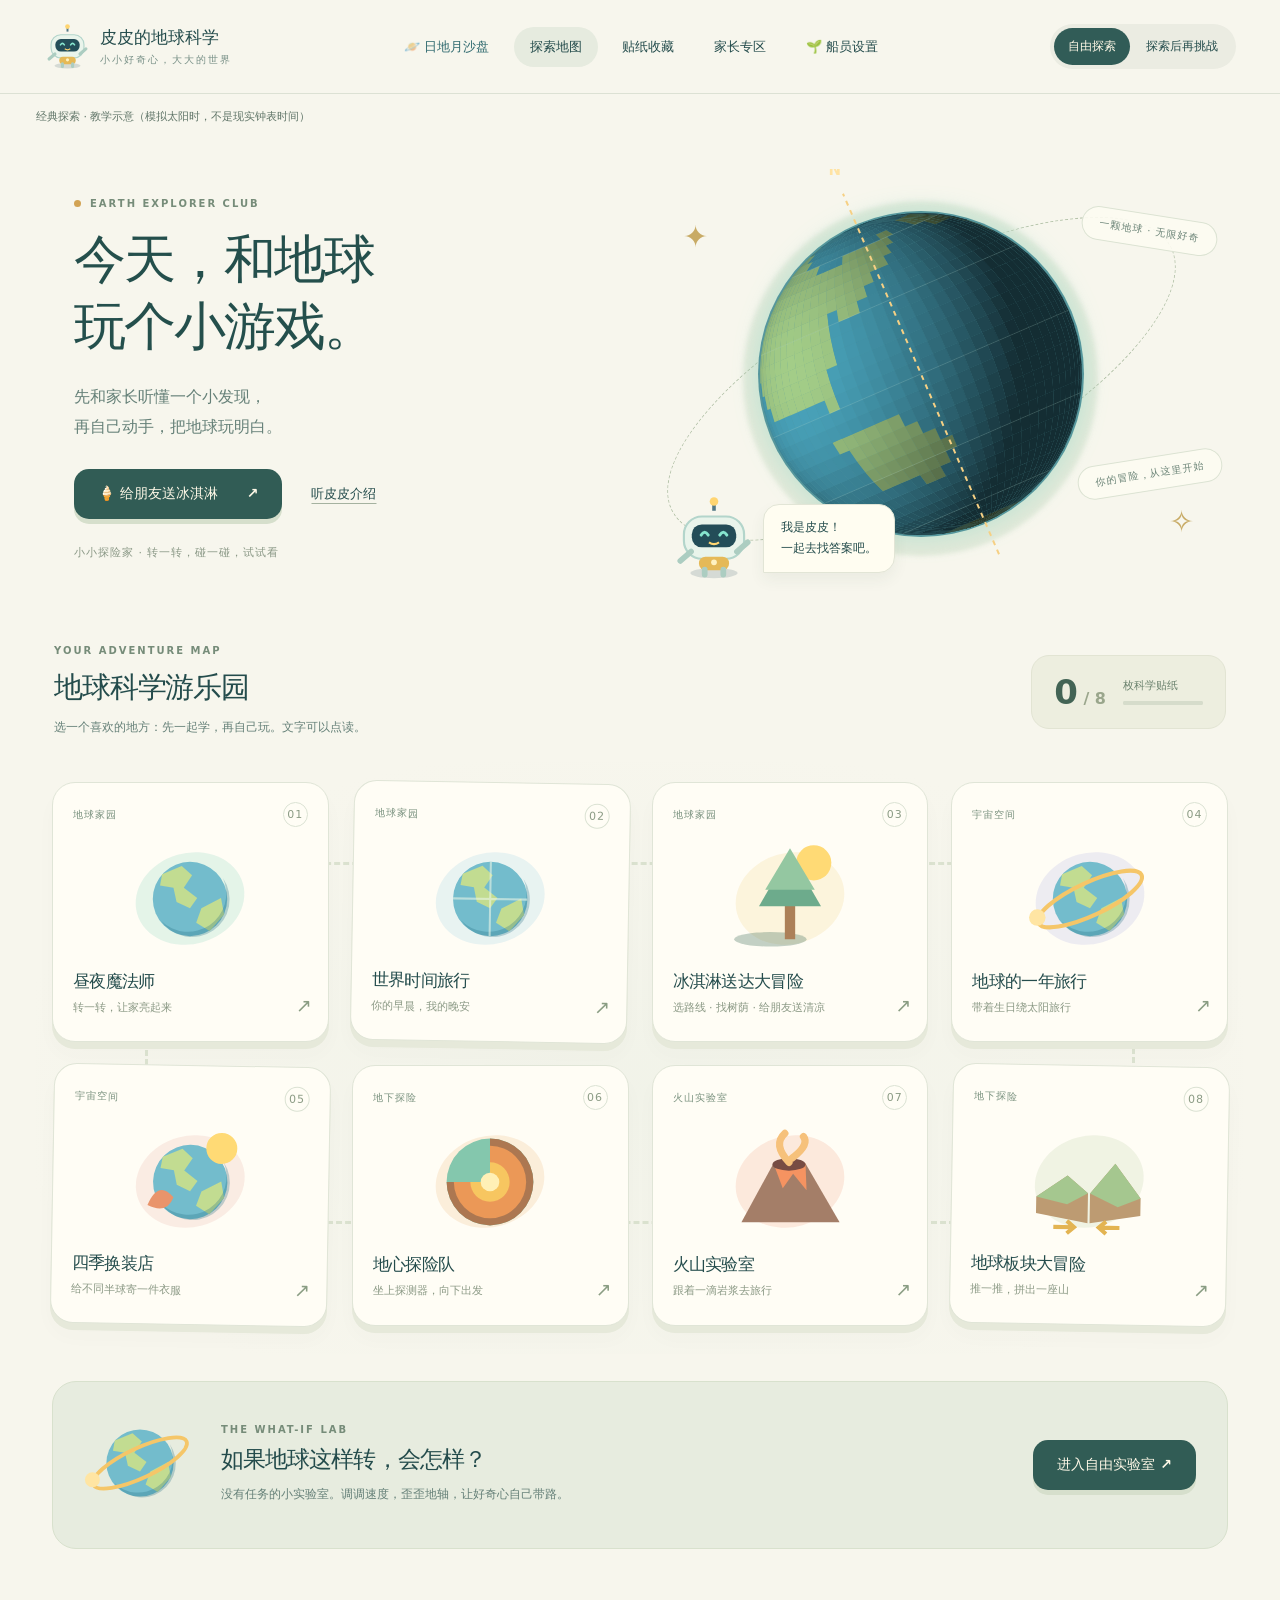
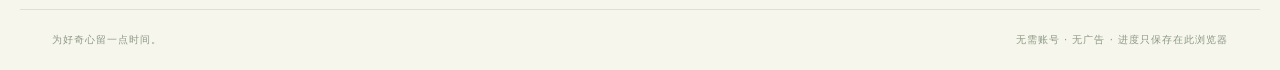
==== commit 5a037cb3: "Add ice cream delivery adventure with three routes and narrated choices" ====
--- a/classic.html
+++ b/classic.html
@@ -1,5 +1,5 @@
 <!doctype html>
-<html lang="zh-CN"><head><meta charset="UTF-8"><meta name="viewport" content="width=device-width, initial-scale=1.0"><meta name="theme-color" content="#153b49"><link rel="icon" href="./favicon.svg" type="image/svg+xml"><meta name="description" content="和皮皮一起动手探索昼夜、四季与地球内部。无需账号的家庭科学游乐园。"><title>皮皮的地球科学大冒险</title>  <script type="module" crossorigin src="./assets/classic-C-VQ4rZy.js"></script>
-  <link rel="modulepreload" crossorigin href="./assets/profiles-DdH51Fh5.js">
-  <link rel="stylesheet" crossorigin href="./assets/classic-CZMfPZ6c.css">
+<html lang="zh-CN"><head><meta charset="UTF-8"><meta name="viewport" content="width=device-width, initial-scale=1.0"><meta name="theme-color" content="#153b49"><link rel="icon" href="./favicon.svg" type="image/svg+xml"><meta name="description" content="和皮皮一起动手探索昼夜、四季与地球内部。无需账号的家庭科学游乐园。"><title>皮皮的地球科学大冒险</title>  <script type="module" crossorigin src="./assets/classic-zpf4B8nP.js"></script>
+  <link rel="modulepreload" crossorigin href="./assets/profiles-B1yNwb1F.js">
+  <link rel="stylesheet" crossorigin href="./assets/classic-hWeJlewB.css">
 </head><body><div id="app"></div></body></html>
--- a/assets/classic-hWeJlewB.css
+++ b/assets/classic-hWeJlewB.css
@@ -0,0 +1 @@
+:root{font-family:PingFang SC,Microsoft YaHei,system-ui,sans-serif;color:#244c4c;background:#f7f6ed;font-synthesis:none;font-weight:450;--ink:#244c4c;--mint:#dce9db;--gold:#edc56d;--line:#dce1d4}*{box-sizing:border-box}body{margin:0}button,input{font:inherit}button{cursor:pointer;color:inherit}button,a,input{-webkit-tap-highlight-color:transparent}button{border:0}button:focus-visible,a:focus-visible,input:focus-visible,summary:focus-visible{outline:3px solid #bc7a35;outline-offset:4px}button:disabled{cursor:default;opacity:.6}button{transition:transform .18s,background .18s}button:active{transform:scale(.97)}a{color:#316b70}header{max-width:1360px;padding:23px 44px;margin:auto;display:flex;align-items:center;gap:28px;border-bottom:1px solid var(--line)}.brand{display:flex;align-items:center;gap:9px;background:none;text-align:left;font-size:17px;font-weight:750;white-space:nowrap;padding:0}.brand>span>span{display:block;font-size:10px;letter-spacing:2px;color:#789087;margin-top:4px}nav{display:flex;gap:8px;margin-left:auto}.nav{padding:11px 16px;border-radius:30px;background:transparent;font-size:13px}.nav:hover,.nav.active{background:#e6ebdf}.age-switch{display:flex;background:#ebece2;padding:4px;border-radius:28px;gap:2px}.age-switch button{font-size:12px;padding:10px 14px;border-radius:24px;background:none;white-space:nowrap}.age-switch .selected{background:#315c57;color:#fff9e7}main{max-width:1272px;margin:auto;padding:0 32px}h1,h2,h3,h4,p{margin-top:0}h1,h2,h3{font-weight:750;letter-spacing:-.04em}h1{font-size:52px;line-height:1.3}h2{font-size:29px;line-height:1.4;margin-bottom:8px}h3{font-size:19px;margin-bottom:8px}p{line-height:1.85;font-size:14px;color:#658078}.eyebrow{font-size:10px;letter-spacing:2px;font-weight:700;color:#768c79;display:flex;align-items:center;gap:9px;margin-bottom:17px}.dot{width:7px;height:7px;border-radius:50%;background:#d2a354}.hero{min-height:488px;display:grid;grid-template-columns:.95fr 1.05fr;align-items:center;gap:24px;padding:35px 26px 20px}.hero-copy{padding-left:12px}.hero h1{margin-bottom:21px;color:#244f4c}.hero p{font-size:16px;line-height:1.9}.hero-actions{display:flex;gap:17px;align-items:center;margin-top:26px}.primary{background:#315c55;color:#fff9e8;padding:16px 24px;border-radius:15px;font-size:14px;font-weight:650;box-shadow:0 5px #d6dfcc;min-height:48px}.primary:hover{background:#244d47}.primary span{margin-left:24px}.quiet{padding:13px 12px;background:transparent;font-size:13px;text-decoration:underline;text-decoration-color:#a5b2a0;text-underline-offset:5px;min-height:46px}.mode-label{font-size:11px;letter-spacing:1px;color:#8a9886;margin-top:26px}.hero-art{position:relative;align-self:stretch;display:flex;align-items:center;justify-content:center;min-width:0}.hero-art:before{content:"";position:absolute;width:355px;height:355px;background:#e2e9d9;border-radius:50%;filter:blur(2px)}#hero-earth{position:relative;max-width:100%;width:480px;height:auto}.orbit-ring{position:absolute;width:95%;height:210px;border:1px dashed #b6c4ab;border-radius:50%;transform:rotate(-28deg)}.floating{position:absolute}.hello{display:flex;align-items:center;bottom:14px;left:8%;gap:6px}.hello span{background:#fffdf1;border:1px solid #e2e5d6;box-shadow:0 7px 15px #284a4210;border-radius:16px 16px 16px 0;padding:12px 17px;font-size:12px;line-height:1.8}.float-label{position:absolute;background:#fdfcf2e6;border:1px solid #dce3d3;border-radius:30px;padding:9px 17px;font-size:10px;letter-spacing:1px;color:#6b8477}.label-one{top:12%;right:0;transform:rotate(9deg)}.label-two{bottom:24%;right:-5px;transform:rotate(-9deg)}.tiny-star{position:absolute;font-style:normal;color:#c8ab66;font-size:30px}.s1{left:10%;top:13%}.s2{right:4%;bottom:13%}.map-section{padding:30px 0 60px}.section-heading{display:flex;align-items:center;justify-content:space-between;gap:20px;margin:0 18px 24px}.section-heading .eyebrow{margin-bottom:11px}.section-heading p{font-size:12px;margin-bottom:0}.passport{background:#edeedf;border:1px solid #e2e4d3;border-radius:18px;padding:16px 22px;display:flex;align-items:center;gap:17px}.passport>span{font-size:34px;font-weight:700;color:#436455}.passport small{font-size:16px;color:#9aa68c}.passport>div{font-size:11px;color:#6b826e}progress{appearance:none;width:80px;height:4px;display:block;margin-top:8px;border:none;background:#d6dccb;border-radius:9px}progress::-webkit-progress-bar{background:#d6dccb;border-radius:9px}progress::-webkit-progress-value{background:#b99d5f;border-radius:9px}.explore-map{position:relative;display:grid;grid-template-columns:repeat(4,1fr);gap:23px;padding:20px 16px 28px;background:radial-gradient(ellipse at 50% 55%,#e5ece050,transparent 75%)}.map-trail{position:absolute;inset:100px 9% 130px;border:3px dashed #cbd7be;border-radius:90px;opacity:.6}.island{position:relative;border:1px solid #e0e5d7;border-radius:23px;background:#fffdf5;padding:19px 20px 23px;text-align:left;box-shadow:0 7px #e6e9da,0 13px 20px #45655406;overflow:hidden;min-width:0}.island:hover{transform:translateY(-5px);box-shadow:0 10px #dce4d0}.island:nth-child(3n){transform:rotate(1deg)}.island:nth-child(3n):hover{transform:rotate(0) translateY(-5px)}.island-top{display:flex;justify-content:space-between;align-items:center;font-size:10px;letter-spacing:1px;color:#78907d}.island-no{font-size:11px;border:1px solid #dbe2d3;border-radius:50%;width:25px;height:25px;display:grid;place-items:center;color:#8b9b84}.island-illustration{height:125px;margin:9px 0;display:grid;place-items:center;position:relative}.island-illustration:before{content:"";position:absolute;width:110px;height:91px;border-radius:50%;background:var(--island);opacity:.2;transform:rotate(-16deg)}.island svg{position:relative;width:124px;height:124px}.island h3{font-size:17px;margin-bottom:5px}.island p{font-size:11px;margin:0;color:#8b9985}.island-arrow{position:absolute;right:16px;bottom:25px;font-size:19px;color:#8a9d83}.lab-banner{margin:27px 16px 0;display:flex;align-items:center;gap:25px;background:#e7ecdf;border:1px solid #d8e1cd;border-radius:24px;padding:25px 31px}.lab-orbit{width:112px;flex-shrink:0}.lab-banner .eyebrow{margin-bottom:8px}.lab-banner h2{font-size:23px}.lab-banner p{font-size:12px;margin-bottom:0}.lab-banner .primary{margin-left:auto;white-space:nowrap}.lab-orbit svg{width:100%}footer{max-width:1240px;margin:auto;padding:23px 32px;border-top:1px solid var(--line);display:flex;justify-content:space-between;gap:20px;font-size:10px;letter-spacing:1px;color:#8b9985}.lesson-heading{padding:26px 0 23px;display:flex;justify-content:space-between;align-items:center}.back{padding:10px 0;background:none;color:#6e8a7b;font-size:12px;margin-bottom:17px}.lesson-heading .eyebrow{margin-bottom:8px}.lesson-heading h1{font-size:34px;margin-bottom:0}.lesson-badge{font-size:12px;padding:12px 18px;border-radius:30px;background:#e7ebda;color:#77906c}.game-layout{display:grid;grid-template-columns:minmax(0,1.8fr) minmax(270px,1fr);gap:27px;margin-bottom:45px;align-items:start}.experiment{min-width:0;background:#fffdf5;border:1px solid var(--line);border-radius:25px;overflow:hidden;box-shadow:0 7px #e7eada}.stage{position:relative;background:#183b4b}.stage canvas{width:100%;height:auto;display:block;aspect-ratio:720/470;touch-action:none}.stage-tag{position:absolute;top:14px;left:17px;padding:7px 12px;background:#254f5a;color:#d6e6d7;border:1px solid #6d96935c;border-radius:22px;font-size:10px}.stage-reset{position:absolute;top:12px;right:14px;padding:9px 13px;background:#f5f0dce6;border-radius:20px;font-size:11px;min-height:36px}.controls{padding:22px 25px}.control-row{display:flex;gap:9px;flex-wrap:wrap;margin-bottom:12px}.control{border:1px solid #d7e1cf;background:#f4f5e9;padding:12px 15px;border-radius:13px;font-size:13px;min-height:47px}.control:hover,.control.selected{background:#dce8d6;border-color:#8ca584}.range-control{display:block;margin:14px 0 22px}.range-control>span{display:flex;justify-content:space-between;font-size:12px;font-weight:600;margin-bottom:10px}.range-control output{color:#7b8b65;font-variant-numeric:tabular-nums}input[type=range]{width:100%;height:30px;accent-color:#517968;cursor:pointer;touch-action:pan-y}input[type=range]::-webkit-slider-thumb{min-width:24px;min-height:24px}.hint{font-size:11px;color:#8b9986;margin:12px 0 0;line-height:1.8}.readout{padding:12px 15px;background:#eef0e3;border-radius:13px;font-size:12px;line-height:1.8;min-height:43px}.mission-panel{border-radius:24px;border:1px solid var(--line);background:#fffdf4;padding:19px 21px;min-width:0}.pipi-message{display:flex;align-items:center;gap:8px;margin-bottom:18px;padding-bottom:17px;border-bottom:1px dashed #d7decb}.pipi-message>svg{width:70px;flex-shrink:0}.pipi-message p{font-size:13px;line-height:1.8;margin:0;color:#476b5b}.speak{background:#ececda;border-radius:50%;width:39px;height:39px;font-size:12px;flex-shrink:0}.step-label{font-size:10px;letter-spacing:1.5px;color:#a68e58;font-weight:700;margin-bottom:12px}.prediction p{font-size:11px;margin-bottom:9px}.guess{display:block;width:100%;text-align:left;font-size:12px;border-radius:12px;padding:13px 16px;border:1px solid #dddcc4;background:#f7f3df;margin-bottom:8px;min-height:46px}.guess:hover{background:#eee5bf}.answered .guess{background:#eef0e1}.answered #guess-result{font-size:12px;line-height:1.8;color:#5c8067;padding:6px 0 10px}.task-list{margin-top:23px}.task{display:flex;gap:12px;align-items:center;margin:13px 0}.task-check{display:grid;place-items:center;background:#eeeede;border:1px solid #dadfc9;border-radius:50%;height:25px;width:25px;flex-shrink:0;font-size:10px;color:#9b9e81}.task p{font-size:12px;margin:0;line-height:1.7;color:#76846a}.task.done .task-check{background:#71917a;border-color:#71917a;color:#fff}.task.done p{color:#3c7658}.feedback{background:#f3edda;border-radius:13px;padding:14px;font-size:12px;line-height:1.8;color:#9c8352;margin:20px 0 14px}.science-note{font-size:12px;border-top:1px dashed #d9dfcd;padding-top:15px}.science-note summary{cursor:pointer;color:#74846d}.science-note p{font-size:12px;margin-top:10px}.science-note h4{margin-bottom:0}.city-grid{display:grid;grid-template-columns:repeat(4,1fr);gap:8px}.city{background:#eff1e4;border:1px solid #d9dfcd;padding:10px 5px;border-radius:14px;min-height:65px}.city.selected{background:#dce8d5;border-color:#8aa57e}.city strong{font-size:12px}.city span{display:block;font-size:10px;color:#7a8c71;margin-top:7px}.layer-buttons{display:grid;grid-template-columns:repeat(4,1fr);gap:6px;margin:15px 0}.layer-buttons button{padding:12px 4px;font-size:12px}.layer-buttons span{display:inline-block;width:9px;height:9px;border-radius:50%;margin-right:5px}.wide{width:100%}.puzzle{margin-top:19px;padding-top:15px;border-top:1px dashed #d8ddc8}.puzzle strong{font-size:12px}.puzzle-slots{display:flex;gap:6px;align-items:center;margin:12px 0}.puzzle-slots span{flex:1;text-align:center;padding:13px 2px;border:1px dashed #c6d2b9;background:#f5f5e9;border-radius:11px;font-size:12px;min-height:43px}.puzzle-slots i{font-size:12px;font-style:normal;color:#a9b49b}.puzzle-slots .filled{background:#dfebd7;border-style:solid;color:#5d795b}.wardrobe{display:flex;gap:12px;margin:15px 0}.outfit{flex:1;border:1px solid #dbe2cf;border-radius:14px;background:#f4f2e4;display:flex;align-items:center;justify-content:center;gap:12px;padding:7px}.outfit svg{width:68px;height:58px}.outfit span{font-size:13px}#reward{border:1px solid #dfd5a6;border-radius:18px;padding:16px;background:#f4edcf;text-align:center;margin:15px 0}#reward p{font-size:12px;color:#8d7d50}#reward h3{font-size:17px;color:#7a6c3a}#reward button{margin:5px;font-size:12px}.reward-sticker{width:90px;height:90px;background:#fff8dd;border:1px dashed #c7b578;border-radius:50%;margin:0 auto 12px;transform:rotate(-8deg)}.reward-sticker svg{width:100%;height:100%}.lab-notes h3{font-size:17px}.lab-notes p{font-size:13px}.page-intro{padding:55px 12px 30px}.page-intro h1{font-size:37px}.sticker-grid{display:grid;grid-template-columns:repeat(4,1fr);gap:22px;margin:0 12px 45px}.sticker{border:1px solid #e0e2ce;border-radius:22px;padding:23px 10px;background:#fffaf0}.sticker svg{width:120px}.sticker p{font-size:11px;margin:0}.sticker.locked svg{filter:grayscale(1);opacity:.28}.sticker.earned{background:#f6edce;border-color:#d8c997}.encyclopedia{margin:20px 12px 50px}.encyclopedia details{padding:17px 20px;border-bottom:1px solid var(--line)}summary{cursor:pointer}.encyclopedia p{margin-top:13px}.parent-callout{background:#eaf0df;border-radius:19px;padding:23px;margin-top:26px}.parent-callout strong{font-size:14px}.parent-callout p{font-size:13px;margin:10px 0 0}.parent-cards{display:grid;grid-template-columns:1fr 1fr;gap:23px;margin:0 12px 40px}.parent-cards article{background:#fffcf1;border:1px solid var(--line);border-radius:23px;padding:27px}.parent-cards h2{font-size:23px;margin-bottom:23px}.parent-cards h4{font-size:12px;color:#a18b58;margin:15px 0 5px}.parent-cards p{font-size:13px}.source-note{padding:24px;margin-bottom:40px;border-radius:20px;background:#eceee2}.source-note p,.source-note a{font-size:12px}#notice{position:fixed;bottom:20px;left:50%;transform:translate(-50%);max-width:90vw;background:#294e47;color:#faf4dd;box-shadow:0 7px 20px #153d4b33;border-radius:15px;padding:15px 22px;z-index:20;font-size:13px;line-height:1.7;pointer-events:none}.modal-backdrop{position:fixed;inset:0;background:#16372d70;z-index:30;display:grid;place-items:center;padding:20px}.settings{width:440px;max-width:100%;background:#fffdf3;border:1px solid #d7dfcc;border-radius:25px;padding:30px;box-shadow:0 15px 90px #183c3830}.settings p{font-size:12px}.settings h2{font-size:25px}.settings button{margin:5px}.toggle{display:flex;align-items:center;gap:12px;font-size:14px;margin:25px 0 12px}.toggle input{width:22px;height:22px;accent-color:#497561}@media(min-width:1300px){.hero h1{font-size:58px}.hero{min-height:510px}}@media(max-width:1000px){header{padding:20px 25px;gap:12px}.brand{font-size:14px}.brand svg{width:40px}nav{gap:0}.nav{padding:10px 11px;font-size:11px}.age-switch button{padding:9px 10px}main{padding:0 23px}.hero{padding:30px 10px}.hero h1{font-size:45px}.hero-art:before{width:270px;height:270px}.label-two{right:0}.explore-map{gap:15px;padding-left:0;padding-right:0}.island{padding:16px 13px 21px}.island h3{font-size:15px}.island p{font-size:10px}.island-arrow{right:10px;font-size:15px}.lab-banner{margin-left:0;margin-right:0;padding:22px;gap:18px}.lab-banner h2{font-size:20px}.lab-orbit{width:80px}.game-layout{gap:18px;grid-template-columns:minmax(0,1.5fr) minmax(255px,1fr)}.controls{padding:18px}.mission-panel{padding:17px}.pipi-message>svg{width:55px}.control{padding:11px;font-size:12px}.city-grid{grid-template-columns:1fr 1fr}.sticker h3{font-size:16px}}@media(max-width:720px){header{padding:13px 17px;flex-wrap:wrap;gap:8px}.brand{font-size:14px;flex:1}.brand>span>span{font-size:9px;letter-spacing:1px}nav{order:3;width:100%;margin:3px 0 0;justify-content:space-between}.nav{font-size:12px;flex:1;padding:10px 6px}.age-switch button{font-size:10px;padding:9px 11px}main{padding:0 17px}.hero{min-height:0;padding:30px 5px 14px;gap:0;grid-template-columns:1fr}.hero-copy{padding-left:4px}.hero h1{font-size:42px;line-height:1.25;letter-spacing:-2px;margin-bottom:14px}.hero p{font-size:13px}.hero .eyebrow{font-size:9px;margin-bottom:14px}.hero-actions{margin-top:16px}.primary{padding:14px 19px;font-size:13px}.mode-label{font-size:10px;margin-top:20px}.hero-art{height:305px;margin-top:7px}.hero-art:before{width:250px;height:250px}#hero-earth{width:340px}.hello{left:0;bottom:0}.hello svg{width:65px}.hello span{font-size:10px;padding:9px 13px}.label-one{top:16%;right:0;font-size:8px}.label-two{font-size:8px;right:0;bottom:20%}.s1{left:5%}.s2{right:2%;bottom:5%}.orbit-ring{width:95%;height:150px}.map-section{padding-top:33px}.section-heading{margin:0 4px 15px;gap:10px}.section-heading h2{font-size:24px}.section-heading .eyebrow{font-size:8px;letter-spacing:1px}.section-heading p{font-size:10px}.passport{padding:10px 12px;gap:9px;flex-shrink:0}.passport>span{font-size:25px}.passport small{font-size:12px}.passport>div{font-size:9px}progress{width:48px}.explore-map{grid-template-columns:1fr 1fr;gap:17px 13px;padding-top:15px}.island{border-radius:19px;padding:13px 13px 20px}.island-top{font-size:9px;letter-spacing:0}.island-illustration{height:110px;margin:2px 0 7px}.island svg{width:108px;height:108px}.island h3{font-size:15px;margin-bottom:5px}.island p{font-size:9px}.island-arrow{right:11px;bottom:21px;font-size:13px}.lab-banner{display:grid;grid-template-columns:56px 1fr;padding:20px 17px;gap:12px}.lab-orbit{width:56px}.lab-banner h2{font-size:18px}.lab-banner .eyebrow{font-size:8px;letter-spacing:1px}.lab-banner p{font-size:11px}.lab-banner .primary{grid-column:1/-1;width:100%;text-align:center;margin-top:7px}.game-layout{grid-template-columns:1fr;gap:20px}.lesson-heading{padding-top:17px;align-items:flex-end}.lesson-heading h1{font-size:29px}.lesson-heading .eyebrow{font-size:9px}.lesson-badge{font-size:10px;padding:10px 13px}.back{margin-bottom:12px}.stage-tag{font-size:9px;padding:5px 9px;left:10px;top:9px}.stage-reset{top:7px;right:9px;font-size:10px;min-height:32px;padding:7px 10px}.controls{padding:17px}.control-row{gap:7px}.control{font-size:12px;padding:11px 12px}.range-control{margin:11px 0 17px}.range-control>span{font-size:12px}.city-grid{grid-template-columns:repeat(4,1fr)}.city strong{font-size:11px}.city span{font-size:9px}.mission-panel{padding:20px}.pipi-message>svg{width:70px}.pipi-message p,.guess,.task p{font-size:14px}.feedback{font-size:13px}.step-label{font-size:11px}.task{margin:16px 0}.science-note p{font-size:13px}.page-intro{padding:34px 4px 22px}.page-intro h1{font-size:29px}.page-intro p{font-size:13px}.sticker-grid{grid-template-columns:1fr 1fr;margin:0 0 30px;gap:14px}.sticker{padding:17px 7px}.sticker svg{width:98px}.sticker h3{font-size:14px}.parent-cards{grid-template-columns:1fr;margin:0 0 30px}.parent-cards article{padding:23px}.parent-callout{padding:20px}.parent-callout strong{font-size:13px}.source-note{padding:20px}.encyclopedia{margin:20px 0 35px}.encyclopedia h2{font-size:23px}footer{padding:22px 20px;display:block;line-height:2}footer span{display:block;font-size:9px}.settings{padding:24px}#notice{width:90vw;font-size:12px}}@media(prefers-reduced-motion:reduce){*{scroll-behavior:auto!important;transition:none!important}}.city-mini{margin-bottom:8px}.city-mini svg{display:block;width:100%;height:auto}.guess:before{content:"○";display:inline-block;margin-right:9px;color:#9d925a}.guess:first-of-type:before{content:"①"}.guess:nth-of-type(2):before{content:"②"}.journey-steps{display:flex;gap:15px;align-items:center;margin:0 0 22px;font-size:13px;color:#899783}.journey-steps span{padding:10px 16px;border-radius:24px;background:#eceee1}.journey-steps .current{background:#d9e7d6;color:#355b4c;font-weight:700}.journey-steps i{font-style:normal}.scene-question{width:100%;display:flex;align-items:center;gap:12px;padding:12px 20px;background:#e8eddf;text-align:left;font-size:14px}.scene-question b{margin-left:auto}.scene-question svg{flex-shrink:0}.knowledge-card{display:flex;align-items:center;gap:12px;text-align:left;border:1px solid #d9dfca;background:#f8f5e7;border-radius:18px;padding:16px 13px;margin:13px 0;width:100%}.knowledge-card.selected{background:#e4eddc;border-color:#8fad87}.knowledge-card>span:nth-child(2){flex:1}.knowledge-card strong{display:block;font-size:16px;margin-bottom:8px}.knowledge-card span span{display:block;font-size:13px;line-height:1.8;color:#6d806b}.knowledge-number{width:30px;height:30px;display:grid;place-items:center;border-radius:50%;background:#d4dfc4;flex-shrink:0}.knowledge-card b{font-size:13px;color:#6c896d}.lesson-intro h2{font-size:23px}.lesson-intro>p{font-size:12px}.parent-prompt{padding:14px;background:#f1e8cc;border-radius:13px}.daily-ribbon{display:grid;grid-template-columns:repeat(4,1fr);gap:8px;margin-bottom:17px}.routine-button{padding:8px;background:#f0f1e3;border:1px solid #dce2d1;border-radius:15px;display:flex;align-items:center;gap:6px;justify-content:center;font-size:12px}.routine-button svg{width:33px;height:33px;color:#72917d}.routine-button.selected{background:#e8dcae;border-color:#c9b36a}.day-help{padding:17px;background:#eaf0df;border-radius:17px;display:flex;align-items:center;gap:15px;margin:10px 0}.day-help>div{flex:1}.day-help strong{font-size:16px}.day-help p{font-size:11px;line-height:1.7;margin:6px 0 0}.day-help button{display:flex;align-items:center;gap:8px;padding:10px 15px;white-space:nowrap}.day-help button svg{width:35px;height:35px}.task-read{background:none;text-align:left;padding:7px 0;font-size:13px;line-height:1.7;min-height:44px}.task.done .task-read{color:#3f7b58}.task-read b{font-size:11px;white-space:nowrap}.guess{display:flex;gap:11px;align-items:center}.guess:before{display:none!important}.guess b{margin-left:auto;font-size:13px}.option-number{background:#e8dfbe;border-radius:50%;width:27px;height:27px;display:grid;place-items:center;flex-shrink:0}.choice-backdrop{position:fixed;inset:0;background:#193c3a70;z-index:50;display:grid;place-items:center;padding:20px}.choice-dialog{width:460px;max-width:100%;background:#fff9e8;border:1px solid #ddd5b6;border-radius:27px;padding:30px;text-align:center;box-shadow:0 20px 80px #12373445}.choice-dialog .eyebrow{justify-content:center}.choice-dialog h2{font-size:26px}.choice-dialog p{font-size:13px}.choice-dialog>div:last-child{display:flex;gap:10px;justify-content:center;flex-wrap:wrap}.choice-dialog .primary{font-size:17px}.choice-dialog .quiet{width:100%}.choice-dialog .control{font-size:15px}.pipi-message [data-read],[data-read]{cursor:pointer}.pipi-message [data-read]:hover,[data-read]:hover{color:#2f7968}#audio-status{position:fixed;bottom:12px;left:50%;transform:translate(-50%);background:#244d46ed;color:#fff4d5;max-width:650px;width:90vw;border-radius:13px;padding:12px 17px;font-size:12px;line-height:1.7;z-index:60;pointer-events:none;max-height:100px;overflow:hidden}@media(max-width:720px){.journey-steps{gap:6px;font-size:10px}.journey-steps span{padding:9px 8px}.journey-steps i{font-size:10px}.learning-layout .mission-panel{order:-1}.lesson-intro h2{font-size:22px}.knowledge-card{padding:14px 11px}.knowledge-card strong{font-size:17px}.knowledge-card span span{font-size:14px}.scene-question{font-size:13px;padding:9px 12px}.daily-ribbon{gap:7px}.routine-button{flex-direction:column;gap:2px;font-size:12px}.routine-button svg{width:36px;height:36px}.day-help{padding:13px;gap:8px}.day-help>div{min-width:0}.day-help strong{font-size:14px}.day-help button{flex-direction:column;padding:10px 12px;gap:0;font-size:12px}.day-help p{font-size:10px}.task-read{font-size:14px}.choice-dialog{padding:24px 18px}.choice-dialog h2{font-size:24px}.guess{font-size:14px}}#audio-status{position:static;transform:none;max-height:none;overflow:visible;margin:10px auto;width:calc(100% - 32px)}.task-read:focus-visible{outline-offset:2px}.settings select{font:inherit;min-height:44px;width:100%;padding:8px;border:1px solid #b5c8ad;border-radius:10px;background:#f3f5e9;color:#244c4c}.settings{max-height:calc(100dvh - 40px);overflow:auto}.piece-choice{display:inline-flex;align-items:center;gap:3px;background:#eff2e7;border-radius:13px;padding:2px}.piece-choice .quiet{padding:8px;min-width:44px}.model-label{font-size:11px;color:#607568;margin:13px 0 0}.shadow-instruction{font-size:16px;font-weight:700;color:#315b47;margin:0 0 8px}.shadow-status{background:#e5edd8;color:#35533f;border-radius:12px;padding:11px;margin:8px 0 12px;font-size:14px;line-height:1.5}.shadow-measure summary{padding:12px 0;min-height:44px;cursor:pointer;font-size:13px}.experiment{scroll-margin-top:8px}header nav a.nav{text-decoration:none;text-align:center}header{flex-wrap:wrap}header nav{flex-wrap:wrap}.age-switch{margin-left:auto}#app[data-lesson=shadow] .stage canvas{cursor:crosshair}@media(max-width:720px){header nav{gap:2px}header .nav{min-width:60px;font-size:11px}header .age-switch{margin-left:0}header .age-switch button{font-size:11px;padding:8px}.model-label{font-size:10px}.shadow-instruction{font-size:14px}.shadow-status{font-size:13px;padding:8px}#app[data-lesson=shadow] .controls{padding:12px}#app[data-lesson=shadow] .control-row{margin-bottom:6px}}.ice-adventure{max-width:740px;margin:auto;padding:12px;color:#244b42;background:#f6f4e8;border-radius:22px;font-family:system-ui,PingFang SC,sans-serif}.ice-adventure *{box-sizing:border-box}.ice-adventure header{display:flex;align-items:center;gap:8px}.ice-adventure h2{flex:1;font-size:clamp(16px,3.8vw,24px);margin:8px 0}.ice-adventure button{min-height:44px;padding:9px 12px;border:1px solid #b7cbb5;border-radius:14px;background:#fffdf4;color:#244b42;font:700 15px system-ui;cursor:pointer;touch-action:manipulation}.ice-adventure button:hover{background:#e7efd8}.ice-adventure button:focus-visible,.ice-adventure canvas:focus-visible{outline:3px solid #2c817b;outline-offset:3px}.ice-adventure button:disabled{opacity:.5;cursor:default}.ice-hud{display:flex;justify-content:space-between;gap:8px;font-size:14px;margin:8px 0}.ice-hud span{white-space:nowrap}.ice-canvas-wrap{position:relative;max-width:540px;margin:auto;border:2px solid #b2cbb3;border-radius:20px;overflow:hidden}.ice-adventure canvas{display:block;width:100%;height:auto;touch-action:manipulation}.ice-cold{position:absolute;left:12px;right:12px;top:65px;height:10px;border:2px solid #fff;border-radius:20px;background:#dba998;overflow:hidden;pointer-events:none}.ice-cold span{display:block;height:100%;background:#68bfc9;transition:width .1s linear}.ice-message{min-height:44px;margin:10px 0;padding:9px 12px;background:#e7efd9;border-radius:12px;font-size:16px;font-weight:650}.ice-actions{display:grid;grid-template-columns:repeat(4,1fr);gap:7px}.ice-finish{margin-top:12px;padding:15px;background:#ffe5ae;border-radius:16px}.ice-finish[hidden]{display:none}.ice-finish strong{font-size:21px}.ice-finish p{margin:8px 0}.ice-finish button{margin:4px}.ice-adventure details{font-size:13px;margin-top:16px}.ice-adventure summary{min-height:36px;cursor:pointer}.ice-adventure details p{line-height:1.65}@media(max-width:480px){.ice-adventure{padding:8px;border-radius:14px}.ice-actions{grid-template-columns:repeat(2,1fr)}.ice-hud{font-size:12px}.ice-adventure button{padding:8px}.ice-cold{top:12%;height:9px}.ice-message{font-size:15px}}@media(prefers-reduced-motion:reduce){.ice-cold span{transition:none}}
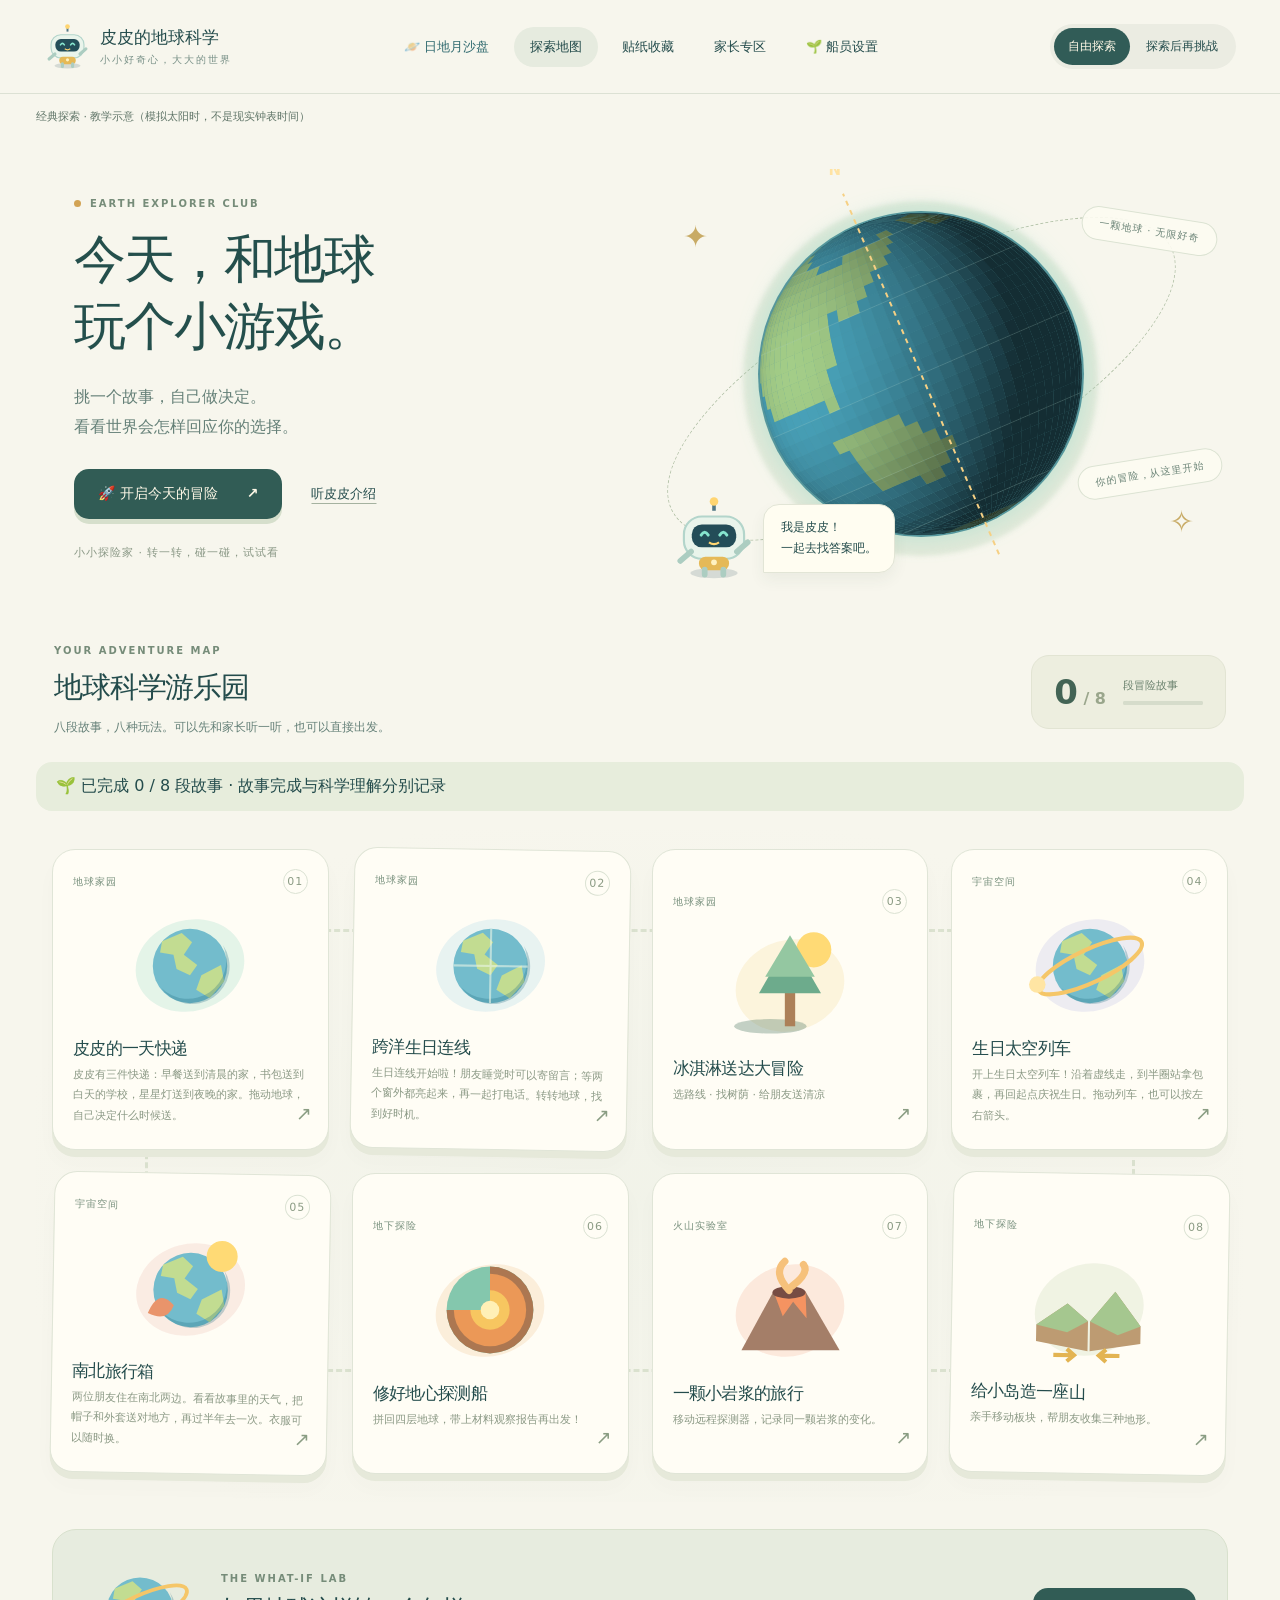
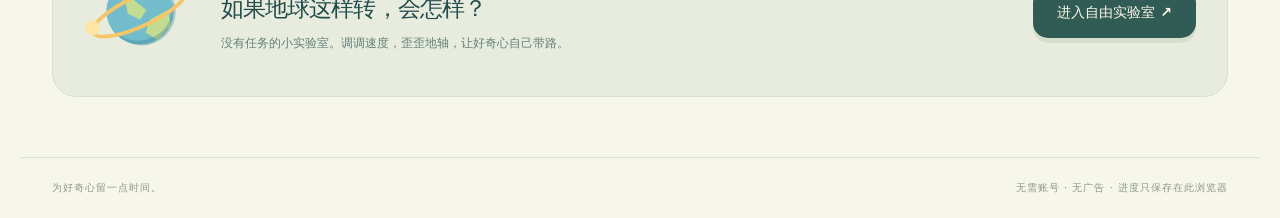
==== commit 7d2b7a58: "Turn all eight lessons into playable science story adventures" ====
--- a/classic.html
+++ b/classic.html
@@ -1,5 +1,5 @@
 <!doctype html>
-<html lang="zh-CN"><head><meta charset="UTF-8"><meta name="viewport" content="width=device-width, initial-scale=1.0"><meta name="theme-color" content="#153b49"><link rel="icon" href="./favicon.svg" type="image/svg+xml"><meta name="description" content="和皮皮一起动手探索昼夜、四季与地球内部。无需账号的家庭科学游乐园。"><title>皮皮的地球科学大冒险</title>  <script type="module" crossorigin src="./assets/classic-zpf4B8nP.js"></script>
-  <link rel="modulepreload" crossorigin href="./assets/profiles-B1yNwb1F.js">
-  <link rel="stylesheet" crossorigin href="./assets/classic-hWeJlewB.css">
+<html lang="zh-CN"><head><meta charset="UTF-8"><meta name="viewport" content="width=device-width, initial-scale=1.0"><meta name="theme-color" content="#153b49"><link rel="icon" href="./favicon.svg" type="image/svg+xml"><meta name="description" content="和皮皮一起动手探索昼夜、四季与地球内部。无需账号的家庭科学游乐园。"><title>皮皮的地球科学大冒险</title>  <script type="module" crossorigin src="./assets/classic-tpjbHKAO.js"></script>
+  <link rel="modulepreload" crossorigin href="./assets/profiles-Ddtqz-KU.js">
+  <link rel="stylesheet" crossorigin href="./assets/classic-B0u6hYlj.css">
 </head><body><div id="app"></div></body></html>
--- a/assets/classic-B0u6hYlj.css
+++ b/assets/classic-B0u6hYlj.css
@@ -0,0 +1 @@
+:root{font-family:PingFang SC,Microsoft YaHei,system-ui,sans-serif;color:#244c4c;background:#f7f6ed;font-synthesis:none;font-weight:450;--ink:#244c4c;--mint:#dce9db;--gold:#edc56d;--line:#dce1d4}*{box-sizing:border-box}body{margin:0}button,input{font:inherit}button{cursor:pointer;color:inherit}button,a,input{-webkit-tap-highlight-color:transparent}button{border:0}button:focus-visible,a:focus-visible,input:focus-visible,summary:focus-visible{outline:3px solid #bc7a35;outline-offset:4px}button:disabled{cursor:default;opacity:.6}button{transition:transform .18s,background .18s}button:active{transform:scale(.97)}a{color:#316b70}header{max-width:1360px;padding:23px 44px;margin:auto;display:flex;align-items:center;gap:28px;border-bottom:1px solid var(--line)}.brand{display:flex;align-items:center;gap:9px;background:none;text-align:left;font-size:17px;font-weight:750;white-space:nowrap;padding:0}.brand>span>span{display:block;font-size:10px;letter-spacing:2px;color:#789087;margin-top:4px}nav{display:flex;gap:8px;margin-left:auto}.nav{padding:11px 16px;border-radius:30px;background:transparent;font-size:13px}.nav:hover,.nav.active{background:#e6ebdf}.age-switch{display:flex;background:#ebece2;padding:4px;border-radius:28px;gap:2px}.age-switch button{font-size:12px;padding:10px 14px;border-radius:24px;background:none;white-space:nowrap}.age-switch .selected{background:#315c57;color:#fff9e7}main{max-width:1272px;margin:auto;padding:0 32px}h1,h2,h3,h4,p{margin-top:0}h1,h2,h3{font-weight:750;letter-spacing:-.04em}h1{font-size:52px;line-height:1.3}h2{font-size:29px;line-height:1.4;margin-bottom:8px}h3{font-size:19px;margin-bottom:8px}p{line-height:1.85;font-size:14px;color:#658078}.eyebrow{font-size:10px;letter-spacing:2px;font-weight:700;color:#768c79;display:flex;align-items:center;gap:9px;margin-bottom:17px}.dot{width:7px;height:7px;border-radius:50%;background:#d2a354}.hero{min-height:488px;display:grid;grid-template-columns:.95fr 1.05fr;align-items:center;gap:24px;padding:35px 26px 20px}.hero-copy{padding-left:12px}.hero h1{margin-bottom:21px;color:#244f4c}.hero p{font-size:16px;line-height:1.9}.hero-actions{display:flex;gap:17px;align-items:center;margin-top:26px}.primary{background:#315c55;color:#fff9e8;padding:16px 24px;border-radius:15px;font-size:14px;font-weight:650;box-shadow:0 5px #d6dfcc;min-height:48px}.primary:hover{background:#244d47}.primary span{margin-left:24px}.quiet{padding:13px 12px;background:transparent;font-size:13px;text-decoration:underline;text-decoration-color:#a5b2a0;text-underline-offset:5px;min-height:46px}.mode-label{font-size:11px;letter-spacing:1px;color:#8a9886;margin-top:26px}.hero-art{position:relative;align-self:stretch;display:flex;align-items:center;justify-content:center;min-width:0}.hero-art:before{content:"";position:absolute;width:355px;height:355px;background:#e2e9d9;border-radius:50%;filter:blur(2px)}#hero-earth{position:relative;max-width:100%;width:480px;height:auto}.orbit-ring{position:absolute;width:95%;height:210px;border:1px dashed #b6c4ab;border-radius:50%;transform:rotate(-28deg)}.floating{position:absolute}.hello{display:flex;align-items:center;bottom:14px;left:8%;gap:6px}.hello span{background:#fffdf1;border:1px solid #e2e5d6;box-shadow:0 7px 15px #284a4210;border-radius:16px 16px 16px 0;padding:12px 17px;font-size:12px;line-height:1.8}.float-label{position:absolute;background:#fdfcf2e6;border:1px solid #dce3d3;border-radius:30px;padding:9px 17px;font-size:10px;letter-spacing:1px;color:#6b8477}.label-one{top:12%;right:0;transform:rotate(9deg)}.label-two{bottom:24%;right:-5px;transform:rotate(-9deg)}.tiny-star{position:absolute;font-style:normal;color:#c8ab66;font-size:30px}.s1{left:10%;top:13%}.s2{right:4%;bottom:13%}.map-section{padding:30px 0 60px}.section-heading{display:flex;align-items:center;justify-content:space-between;gap:20px;margin:0 18px 24px}.section-heading .eyebrow{margin-bottom:11px}.section-heading p{font-size:12px;margin-bottom:0}.passport{background:#edeedf;border:1px solid #e2e4d3;border-radius:18px;padding:16px 22px;display:flex;align-items:center;gap:17px}.passport>span{font-size:34px;font-weight:700;color:#436455}.passport small{font-size:16px;color:#9aa68c}.passport>div{font-size:11px;color:#6b826e}progress{appearance:none;width:80px;height:4px;display:block;margin-top:8px;border:none;background:#d6dccb;border-radius:9px}progress::-webkit-progress-bar{background:#d6dccb;border-radius:9px}progress::-webkit-progress-value{background:#b99d5f;border-radius:9px}.explore-map{position:relative;display:grid;grid-template-columns:repeat(4,1fr);gap:23px;padding:20px 16px 28px;background:radial-gradient(ellipse at 50% 55%,#e5ece050,transparent 75%)}.map-trail{position:absolute;inset:100px 9% 130px;border:3px dashed #cbd7be;border-radius:90px;opacity:.6}.island{position:relative;border:1px solid #e0e5d7;border-radius:23px;background:#fffdf5;padding:19px 20px 23px;text-align:left;box-shadow:0 7px #e6e9da,0 13px 20px #45655406;overflow:hidden;min-width:0}.island:hover{transform:translateY(-5px);box-shadow:0 10px #dce4d0}.island:nth-child(3n){transform:rotate(1deg)}.island:nth-child(3n):hover{transform:rotate(0) translateY(-5px)}.island-top{display:flex;justify-content:space-between;align-items:center;font-size:10px;letter-spacing:1px;color:#78907d}.island-no{font-size:11px;border:1px solid #dbe2d3;border-radius:50%;width:25px;height:25px;display:grid;place-items:center;color:#8b9b84}.island-illustration{height:125px;margin:9px 0;display:grid;place-items:center;position:relative}.island-illustration:before{content:"";position:absolute;width:110px;height:91px;border-radius:50%;background:var(--island);opacity:.2;transform:rotate(-16deg)}.island svg{position:relative;width:124px;height:124px}.island h3{font-size:17px;margin-bottom:5px}.island p{font-size:11px;margin:0;color:#8b9985}.island-arrow{position:absolute;right:16px;bottom:25px;font-size:19px;color:#8a9d83}.lab-banner{margin:27px 16px 0;display:flex;align-items:center;gap:25px;background:#e7ecdf;border:1px solid #d8e1cd;border-radius:24px;padding:25px 31px}.lab-orbit{width:112px;flex-shrink:0}.lab-banner .eyebrow{margin-bottom:8px}.lab-banner h2{font-size:23px}.lab-banner p{font-size:12px;margin-bottom:0}.lab-banner .primary{margin-left:auto;white-space:nowrap}.lab-orbit svg{width:100%}footer{max-width:1240px;margin:auto;padding:23px 32px;border-top:1px solid var(--line);display:flex;justify-content:space-between;gap:20px;font-size:10px;letter-spacing:1px;color:#8b9985}.lesson-heading{padding:26px 0 23px;display:flex;justify-content:space-between;align-items:center}.back{padding:10px 0;background:none;color:#6e8a7b;font-size:12px;margin-bottom:17px}.lesson-heading .eyebrow{margin-bottom:8px}.lesson-heading h1{font-size:34px;margin-bottom:0}.lesson-badge{font-size:12px;padding:12px 18px;border-radius:30px;background:#e7ebda;color:#77906c}.game-layout{display:grid;grid-template-columns:minmax(0,1.8fr) minmax(270px,1fr);gap:27px;margin-bottom:45px;align-items:start}.experiment{min-width:0;background:#fffdf5;border:1px solid var(--line);border-radius:25px;overflow:hidden;box-shadow:0 7px #e7eada}.stage{position:relative;background:#183b4b}.stage canvas{width:100%;height:auto;display:block;aspect-ratio:720/470;touch-action:none}.stage-tag{position:absolute;top:14px;left:17px;padding:7px 12px;background:#254f5a;color:#d6e6d7;border:1px solid #6d96935c;border-radius:22px;font-size:10px}.stage-reset{position:absolute;top:12px;right:14px;padding:9px 13px;background:#f5f0dce6;border-radius:20px;font-size:11px;min-height:36px}.controls{padding:22px 25px}.control-row{display:flex;gap:9px;flex-wrap:wrap;margin-bottom:12px}.control{border:1px solid #d7e1cf;background:#f4f5e9;padding:12px 15px;border-radius:13px;font-size:13px;min-height:47px}.control:hover,.control.selected{background:#dce8d6;border-color:#8ca584}.range-control{display:block;margin:14px 0 22px}.range-control>span{display:flex;justify-content:space-between;font-size:12px;font-weight:600;margin-bottom:10px}.range-control output{color:#7b8b65;font-variant-numeric:tabular-nums}input[type=range]{width:100%;height:30px;accent-color:#517968;cursor:pointer;touch-action:pan-y}input[type=range]::-webkit-slider-thumb{min-width:24px;min-height:24px}.hint{font-size:11px;color:#8b9986;margin:12px 0 0;line-height:1.8}.readout{padding:12px 15px;background:#eef0e3;border-radius:13px;font-size:12px;line-height:1.8;min-height:43px}.mission-panel{border-radius:24px;border:1px solid var(--line);background:#fffdf4;padding:19px 21px;min-width:0}.pipi-message{display:flex;align-items:center;gap:8px;margin-bottom:18px;padding-bottom:17px;border-bottom:1px dashed #d7decb}.pipi-message>svg{width:70px;flex-shrink:0}.pipi-message p{font-size:13px;line-height:1.8;margin:0;color:#476b5b}.speak{background:#ececda;border-radius:50%;width:39px;height:39px;font-size:12px;flex-shrink:0}.step-label{font-size:10px;letter-spacing:1.5px;color:#a68e58;font-weight:700;margin-bottom:12px}.prediction p{font-size:11px;margin-bottom:9px}.guess{display:block;width:100%;text-align:left;font-size:12px;border-radius:12px;padding:13px 16px;border:1px solid #dddcc4;background:#f7f3df;margin-bottom:8px;min-height:46px}.guess:hover{background:#eee5bf}.answered .guess{background:#eef0e1}.answered #guess-result{font-size:12px;line-height:1.8;color:#5c8067;padding:6px 0 10px}.task-list{margin-top:23px}.task{display:flex;gap:12px;align-items:center;margin:13px 0}.task-check{display:grid;place-items:center;background:#eeeede;border:1px solid #dadfc9;border-radius:50%;height:25px;width:25px;flex-shrink:0;font-size:10px;color:#9b9e81}.task p{font-size:12px;margin:0;line-height:1.7;color:#76846a}.task.done .task-check{background:#71917a;border-color:#71917a;color:#fff}.task.done p{color:#3c7658}.feedback{background:#f3edda;border-radius:13px;padding:14px;font-size:12px;line-height:1.8;color:#9c8352;margin:20px 0 14px}.science-note{font-size:12px;border-top:1px dashed #d9dfcd;padding-top:15px}.science-note summary{cursor:pointer;color:#74846d}.science-note p{font-size:12px;margin-top:10px}.science-note h4{margin-bottom:0}.city-grid{display:grid;grid-template-columns:repeat(4,1fr);gap:8px}.city{background:#eff1e4;border:1px solid #d9dfcd;padding:10px 5px;border-radius:14px;min-height:65px}.city.selected{background:#dce8d5;border-color:#8aa57e}.city strong{font-size:12px}.city span{display:block;font-size:10px;color:#7a8c71;margin-top:7px}.layer-buttons{display:grid;grid-template-columns:repeat(4,1fr);gap:6px;margin:15px 0}.layer-buttons button{padding:12px 4px;font-size:12px}.layer-buttons span{display:inline-block;width:9px;height:9px;border-radius:50%;margin-right:5px}.wide{width:100%}.puzzle{margin-top:19px;padding-top:15px;border-top:1px dashed #d8ddc8}.puzzle strong{font-size:12px}.puzzle-slots{display:flex;gap:6px;align-items:center;margin:12px 0}.puzzle-slots span{flex:1;text-align:center;padding:13px 2px;border:1px dashed #c6d2b9;background:#f5f5e9;border-radius:11px;font-size:12px;min-height:43px}.puzzle-slots i{font-size:12px;font-style:normal;color:#a9b49b}.puzzle-slots .filled{background:#dfebd7;border-style:solid;color:#5d795b}.wardrobe{display:flex;gap:12px;margin:15px 0}.outfit{flex:1;border:1px solid #dbe2cf;border-radius:14px;background:#f4f2e4;display:flex;align-items:center;justify-content:center;gap:12px;padding:7px}.outfit svg{width:68px;height:58px}.outfit span{font-size:13px}#reward{border:1px solid #dfd5a6;border-radius:18px;padding:16px;background:#f4edcf;text-align:center;margin:15px 0}#reward p{font-size:12px;color:#8d7d50}#reward h3{font-size:17px;color:#7a6c3a}#reward button{margin:5px;font-size:12px}.reward-sticker{width:90px;height:90px;background:#fff8dd;border:1px dashed #c7b578;border-radius:50%;margin:0 auto 12px;transform:rotate(-8deg)}.reward-sticker svg{width:100%;height:100%}.lab-notes h3{font-size:17px}.lab-notes p{font-size:13px}.page-intro{padding:55px 12px 30px}.page-intro h1{font-size:37px}.sticker-grid{display:grid;grid-template-columns:repeat(4,1fr);gap:22px;margin:0 12px 45px}.sticker{border:1px solid #e0e2ce;border-radius:22px;padding:23px 10px;background:#fffaf0}.sticker svg{width:120px}.sticker p{font-size:11px;margin:0}.sticker.locked svg{filter:grayscale(1);opacity:.28}.sticker.earned{background:#f6edce;border-color:#d8c997}.encyclopedia{margin:20px 12px 50px}.encyclopedia details{padding:17px 20px;border-bottom:1px solid var(--line)}summary{cursor:pointer}.encyclopedia p{margin-top:13px}.parent-callout{background:#eaf0df;border-radius:19px;padding:23px;margin-top:26px}.parent-callout strong{font-size:14px}.parent-callout p{font-size:13px;margin:10px 0 0}.parent-cards{display:grid;grid-template-columns:1fr 1fr;gap:23px;margin:0 12px 40px}.parent-cards article{background:#fffcf1;border:1px solid var(--line);border-radius:23px;padding:27px}.parent-cards h2{font-size:23px;margin-bottom:23px}.parent-cards h4{font-size:12px;color:#a18b58;margin:15px 0 5px}.parent-cards p{font-size:13px}.source-note{padding:24px;margin-bottom:40px;border-radius:20px;background:#eceee2}.source-note p,.source-note a{font-size:12px}#notice{position:fixed;bottom:20px;left:50%;transform:translate(-50%);max-width:90vw;background:#294e47;color:#faf4dd;box-shadow:0 7px 20px #153d4b33;border-radius:15px;padding:15px 22px;z-index:20;font-size:13px;line-height:1.7;pointer-events:none}.modal-backdrop{position:fixed;inset:0;background:#16372d70;z-index:30;display:grid;place-items:center;padding:20px}.settings{width:440px;max-width:100%;background:#fffdf3;border:1px solid #d7dfcc;border-radius:25px;padding:30px;box-shadow:0 15px 90px #183c3830}.settings p{font-size:12px}.settings h2{font-size:25px}.settings button{margin:5px}.toggle{display:flex;align-items:center;gap:12px;font-size:14px;margin:25px 0 12px}.toggle input{width:22px;height:22px;accent-color:#497561}@media(min-width:1300px){.hero h1{font-size:58px}.hero{min-height:510px}}@media(max-width:1000px){header{padding:20px 25px;gap:12px}.brand{font-size:14px}.brand svg{width:40px}nav{gap:0}.nav{padding:10px 11px;font-size:11px}.age-switch button{padding:9px 10px}main{padding:0 23px}.hero{padding:30px 10px}.hero h1{font-size:45px}.hero-art:before{width:270px;height:270px}.label-two{right:0}.explore-map{gap:15px;padding-left:0;padding-right:0}.island{padding:16px 13px 21px}.island h3{font-size:15px}.island p{font-size:10px}.island-arrow{right:10px;font-size:15px}.lab-banner{margin-left:0;margin-right:0;padding:22px;gap:18px}.lab-banner h2{font-size:20px}.lab-orbit{width:80px}.game-layout{gap:18px;grid-template-columns:minmax(0,1.5fr) minmax(255px,1fr)}.controls{padding:18px}.mission-panel{padding:17px}.pipi-message>svg{width:55px}.control{padding:11px;font-size:12px}.city-grid{grid-template-columns:1fr 1fr}.sticker h3{font-size:16px}}@media(max-width:720px){header{padding:13px 17px;flex-wrap:wrap;gap:8px}.brand{font-size:14px;flex:1}.brand>span>span{font-size:9px;letter-spacing:1px}nav{order:3;width:100%;margin:3px 0 0;justify-content:space-between}.nav{font-size:12px;flex:1;padding:10px 6px}.age-switch button{font-size:10px;padding:9px 11px}main{padding:0 17px}.hero{min-height:0;padding:30px 5px 14px;gap:0;grid-template-columns:1fr}.hero-copy{padding-left:4px}.hero h1{font-size:42px;line-height:1.25;letter-spacing:-2px;margin-bottom:14px}.hero p{font-size:13px}.hero .eyebrow{font-size:9px;margin-bottom:14px}.hero-actions{margin-top:16px}.primary{padding:14px 19px;font-size:13px}.mode-label{font-size:10px;margin-top:20px}.hero-art{height:305px;margin-top:7px}.hero-art:before{width:250px;height:250px}#hero-earth{width:340px}.hello{left:0;bottom:0}.hello svg{width:65px}.hello span{font-size:10px;padding:9px 13px}.label-one{top:16%;right:0;font-size:8px}.label-two{font-size:8px;right:0;bottom:20%}.s1{left:5%}.s2{right:2%;bottom:5%}.orbit-ring{width:95%;height:150px}.map-section{padding-top:33px}.section-heading{margin:0 4px 15px;gap:10px}.section-heading h2{font-size:24px}.section-heading .eyebrow{font-size:8px;letter-spacing:1px}.section-heading p{font-size:10px}.passport{padding:10px 12px;gap:9px;flex-shrink:0}.passport>span{font-size:25px}.passport small{font-size:12px}.passport>div{font-size:9px}progress{width:48px}.explore-map{grid-template-columns:1fr 1fr;gap:17px 13px;padding-top:15px}.island{border-radius:19px;padding:13px 13px 20px}.island-top{font-size:9px;letter-spacing:0}.island-illustration{height:110px;margin:2px 0 7px}.island svg{width:108px;height:108px}.island h3{font-size:15px;margin-bottom:5px}.island p{font-size:9px}.island-arrow{right:11px;bottom:21px;font-size:13px}.lab-banner{display:grid;grid-template-columns:56px 1fr;padding:20px 17px;gap:12px}.lab-orbit{width:56px}.lab-banner h2{font-size:18px}.lab-banner .eyebrow{font-size:8px;letter-spacing:1px}.lab-banner p{font-size:11px}.lab-banner .primary{grid-column:1/-1;width:100%;text-align:center;margin-top:7px}.game-layout{grid-template-columns:1fr;gap:20px}.lesson-heading{padding-top:17px;align-items:flex-end}.lesson-heading h1{font-size:29px}.lesson-heading .eyebrow{font-size:9px}.lesson-badge{font-size:10px;padding:10px 13px}.back{margin-bottom:12px}.stage-tag{font-size:9px;padding:5px 9px;left:10px;top:9px}.stage-reset{top:7px;right:9px;font-size:10px;min-height:32px;padding:7px 10px}.controls{padding:17px}.control-row{gap:7px}.control{font-size:12px;padding:11px 12px}.range-control{margin:11px 0 17px}.range-control>span{font-size:12px}.city-grid{grid-template-columns:repeat(4,1fr)}.city strong{font-size:11px}.city span{font-size:9px}.mission-panel{padding:20px}.pipi-message>svg{width:70px}.pipi-message p,.guess,.task p{font-size:14px}.feedback{font-size:13px}.step-label{font-size:11px}.task{margin:16px 0}.science-note p{font-size:13px}.page-intro{padding:34px 4px 22px}.page-intro h1{font-size:29px}.page-intro p{font-size:13px}.sticker-grid{grid-template-columns:1fr 1fr;margin:0 0 30px;gap:14px}.sticker{padding:17px 7px}.sticker svg{width:98px}.sticker h3{font-size:14px}.parent-cards{grid-template-columns:1fr;margin:0 0 30px}.parent-cards article{padding:23px}.parent-callout{padding:20px}.parent-callout strong{font-size:13px}.source-note{padding:20px}.encyclopedia{margin:20px 0 35px}.encyclopedia h2{font-size:23px}footer{padding:22px 20px;display:block;line-height:2}footer span{display:block;font-size:9px}.settings{padding:24px}#notice{width:90vw;font-size:12px}}@media(prefers-reduced-motion:reduce){*{scroll-behavior:auto!important;transition:none!important}}.city-mini{margin-bottom:8px}.city-mini svg{display:block;width:100%;height:auto}.guess:before{content:"○";display:inline-block;margin-right:9px;color:#9d925a}.guess:first-of-type:before{content:"①"}.guess:nth-of-type(2):before{content:"②"}.journey-steps{display:flex;gap:15px;align-items:center;margin:0 0 22px;font-size:13px;color:#899783}.journey-steps span{padding:10px 16px;border-radius:24px;background:#eceee1}.journey-steps .current{background:#d9e7d6;color:#355b4c;font-weight:700}.journey-steps i{font-style:normal}.scene-question{width:100%;display:flex;align-items:center;gap:12px;padding:12px 20px;background:#e8eddf;text-align:left;font-size:14px}.scene-question b{margin-left:auto}.scene-question svg{flex-shrink:0}.knowledge-card{display:flex;align-items:center;gap:12px;text-align:left;border:1px solid #d9dfca;background:#f8f5e7;border-radius:18px;padding:16px 13px;margin:13px 0;width:100%}.knowledge-card.selected{background:#e4eddc;border-color:#8fad87}.knowledge-card>span:nth-child(2){flex:1}.knowledge-card strong{display:block;font-size:16px;margin-bottom:8px}.knowledge-card span span{display:block;font-size:13px;line-height:1.8;color:#6d806b}.knowledge-number{width:30px;height:30px;display:grid;place-items:center;border-radius:50%;background:#d4dfc4;flex-shrink:0}.knowledge-card b{font-size:13px;color:#6c896d}.lesson-intro h2{font-size:23px}.lesson-intro>p{font-size:12px}.parent-prompt{padding:14px;background:#f1e8cc;border-radius:13px}.daily-ribbon{display:grid;grid-template-columns:repeat(4,1fr);gap:8px;margin-bottom:17px}.routine-button{padding:8px;background:#f0f1e3;border:1px solid #dce2d1;border-radius:15px;display:flex;align-items:center;gap:6px;justify-content:center;font-size:12px}.routine-button svg{width:33px;height:33px;color:#72917d}.routine-button.selected{background:#e8dcae;border-color:#c9b36a}.day-help{padding:17px;background:#eaf0df;border-radius:17px;display:flex;align-items:center;gap:15px;margin:10px 0}.day-help>div{flex:1}.day-help strong{font-size:16px}.day-help p{font-size:11px;line-height:1.7;margin:6px 0 0}.day-help button{display:flex;align-items:center;gap:8px;padding:10px 15px;white-space:nowrap}.day-help button svg{width:35px;height:35px}.task-read{background:none;text-align:left;padding:7px 0;font-size:13px;line-height:1.7;min-height:44px}.task.done .task-read{color:#3f7b58}.task-read b{font-size:11px;white-space:nowrap}.guess{display:flex;gap:11px;align-items:center}.guess:before{display:none!important}.guess b{margin-left:auto;font-size:13px}.option-number{background:#e8dfbe;border-radius:50%;width:27px;height:27px;display:grid;place-items:center;flex-shrink:0}.choice-backdrop{position:fixed;inset:0;background:#193c3a70;z-index:50;display:grid;place-items:center;padding:20px}.choice-dialog{width:460px;max-width:100%;background:#fff9e8;border:1px solid #ddd5b6;border-radius:27px;padding:30px;text-align:center;box-shadow:0 20px 80px #12373445}.choice-dialog .eyebrow{justify-content:center}.choice-dialog h2{font-size:26px}.choice-dialog p{font-size:13px}.choice-dialog>div:last-child{display:flex;gap:10px;justify-content:center;flex-wrap:wrap}.choice-dialog .primary{font-size:17px}.choice-dialog .quiet{width:100%}.choice-dialog .control{font-size:15px}.pipi-message [data-read],[data-read]{cursor:pointer}.pipi-message [data-read]:hover,[data-read]:hover{color:#2f7968}#audio-status{position:fixed;bottom:12px;left:50%;transform:translate(-50%);background:#244d46ed;color:#fff4d5;max-width:650px;width:90vw;border-radius:13px;padding:12px 17px;font-size:12px;line-height:1.7;z-index:60;pointer-events:none;max-height:100px;overflow:hidden}@media(max-width:720px){.journey-steps{gap:6px;font-size:10px}.journey-steps span{padding:9px 8px}.journey-steps i{font-size:10px}.learning-layout .mission-panel{order:-1}.lesson-intro h2{font-size:22px}.knowledge-card{padding:14px 11px}.knowledge-card strong{font-size:17px}.knowledge-card span span{font-size:14px}.scene-question{font-size:13px;padding:9px 12px}.daily-ribbon{gap:7px}.routine-button{flex-direction:column;gap:2px;font-size:12px}.routine-button svg{width:36px;height:36px}.day-help{padding:13px;gap:8px}.day-help>div{min-width:0}.day-help strong{font-size:14px}.day-help button{flex-direction:column;padding:10px 12px;gap:0;font-size:12px}.day-help p{font-size:10px}.task-read{font-size:14px}.choice-dialog{padding:24px 18px}.choice-dialog h2{font-size:24px}.guess{font-size:14px}}#audio-status{position:static;transform:none;max-height:none;overflow:visible;margin:10px auto;width:calc(100% - 32px)}.task-read:focus-visible{outline-offset:2px}.settings select{font:inherit;min-height:44px;width:100%;padding:8px;border:1px solid #b5c8ad;border-radius:10px;background:#f3f5e9;color:#244c4c}.settings{max-height:calc(100dvh - 40px);overflow:auto}.piece-choice{display:inline-flex;align-items:center;gap:3px;background:#eff2e7;border-radius:13px;padding:2px}.piece-choice .quiet{padding:8px;min-width:44px}.model-label{font-size:11px;color:#607568;margin:13px 0 0}.shadow-instruction{font-size:16px;font-weight:700;color:#315b47;margin:0 0 8px}.shadow-status{background:#e5edd8;color:#35533f;border-radius:12px;padding:11px;margin:8px 0 12px;font-size:14px;line-height:1.5}.shadow-measure summary{padding:12px 0;min-height:44px;cursor:pointer;font-size:13px}.experiment{scroll-margin-top:8px}header nav a.nav{text-decoration:none;text-align:center}header{flex-wrap:wrap}header nav{flex-wrap:wrap}.age-switch{margin-left:auto}#app[data-lesson=shadow] .stage canvas{cursor:crosshair}@media(max-width:720px){header nav{gap:2px}header .nav{min-width:60px;font-size:11px}header .age-switch{margin-left:0}header .age-switch button{font-size:11px;padding:8px}.model-label{font-size:10px}.shadow-instruction{font-size:14px}.shadow-status{font-size:13px;padding:8px}#app[data-lesson=shadow] .controls{padding:12px}#app[data-lesson=shadow] .control-row{margin-bottom:6px}}.ice-adventure{max-width:740px;margin:auto;padding:12px;color:#244b42;background:#f6f4e8;border-radius:22px;font-family:system-ui,PingFang SC,sans-serif}.ice-adventure *{box-sizing:border-box}.ice-adventure header{display:flex;align-items:center;gap:8px}.ice-adventure h2{flex:1;font-size:clamp(16px,3.8vw,24px);margin:8px 0}.ice-adventure button{min-height:44px;padding:9px 12px;border:1px solid #b7cbb5;border-radius:14px;background:#fffdf4;color:#244b42;font:700 15px system-ui;cursor:pointer;touch-action:manipulation}.ice-adventure button:hover{background:#e7efd8}.ice-adventure button:focus-visible,.ice-adventure canvas:focus-visible{outline:3px solid #2c817b;outline-offset:3px}.ice-adventure button:disabled{opacity:.5;cursor:default}.ice-hud{display:flex;justify-content:space-between;gap:8px;font-size:14px;margin:8px 0}.ice-hud span{white-space:nowrap}.ice-canvas-wrap{position:relative;max-width:540px;margin:auto;border:2px solid #b2cbb3;border-radius:20px;overflow:hidden}.ice-adventure canvas{display:block;width:100%;height:auto;touch-action:manipulation}.ice-cold{position:absolute;left:12px;right:12px;top:65px;height:10px;border:2px solid #fff;border-radius:20px;background:#dba998;overflow:hidden;pointer-events:none}.ice-cold span{display:block;height:100%;background:#68bfc9;transition:width .1s linear}.ice-message{min-height:44px;margin:10px 0;padding:9px 12px;background:#e7efd9;border-radius:12px;font-size:16px;font-weight:650}.ice-actions{display:grid;grid-template-columns:repeat(4,1fr);gap:7px}.ice-finish{margin-top:12px;padding:15px;background:#ffe5ae;border-radius:16px}.ice-finish[hidden]{display:none}.ice-finish strong{font-size:21px}.ice-finish p{margin:8px 0}.ice-finish button{margin:4px}.ice-adventure details{font-size:13px;margin-top:16px}.ice-adventure summary{min-height:36px;cursor:pointer}.ice-adventure details p{line-height:1.65}@media(max-width:480px){.ice-adventure{padding:8px;border-radius:14px}.ice-actions{grid-template-columns:repeat(2,1fr)}.ice-hud{font-size:12px}.ice-adventure button{padding:8px}.ice-cold{top:12%;height:9px}.ice-message{font-size:15px}}@media(prefers-reduced-motion:reduce){.ice-cold span{transition:none}}.story-game{max-width:900px;margin:0 auto;padding:18px;border:1px solid #d7dfc7;border-radius:26px;background:#fbf8e9;color:#244b42}.story-game *{box-sizing:border-box}.story-game .story-top{display:flex;gap:12px;align-items:center;flex-wrap:wrap}.story-game h2{font-size:clamp(22px,4vw,32px);margin:8px 0;flex:1}.story-game canvas{width:100%;height:auto;display:block;border-radius:20px;border:1px solid #b8caba;touch-action:none;background:#def0e6}.story-game button{min-height:44px;min-width:44px;border:1px solid #b9cbb4;border-radius:14px;background:#fffdf5;color:#285a4c;font:650 16px system-ui;padding:10px 14px;cursor:pointer}.story-game button:hover{background:#e1efdc}.story-game button[aria-pressed=true],.story-game button.selected{background:#315f50;color:#fff6dc}.story-game button:disabled{opacity:.55;cursor:default}.story-game :focus-visible{outline:3px solid #dbad45;outline-offset:3px}.story-actions,.story-controls{display:flex;gap:8px;flex-wrap:wrap;margin:12px 0}.story-status,[data-testid=story-status]{display:block;width:100%;margin:12px 0;padding:13px;background:#e8efdc;border-radius:16px;text-align:left;line-height:1.6}.story-game .story-finish{padding:16px;background:#ffe3a8;border-radius:18px;margin-top:12px}.story-game [hidden]{display:none!important}.story-game details{margin:16px 0 0;font-size:14px;line-height:1.8}.story-game summary{cursor:pointer;min-height:44px}.story-game input[type=range]{width:100%;min-height:44px}.story-game label{display:block}.story-passport{padding:14px 20px;background:#e7eddc;border-radius:16px;margin:18px 0}.story-progress{display:flex;flex-wrap:wrap;gap:8px}.story-help{color:#5b7968;font-size:14px}.story-game .story-hud{display:flex;justify-content:space-between;flex-wrap:wrap;gap:8px;margin:10px 0}@media(max-width:600px){.story-game{padding:9px;border-radius:18px}.story-game button{font-size:14px;padding:10px}.story-game h2{font-size:21px}.story-game canvas{border-radius:14px}.story-actions,.story-controls{gap:6px}.story-status,[data-testid=story-status]{font-size:15px;padding:10px}}
